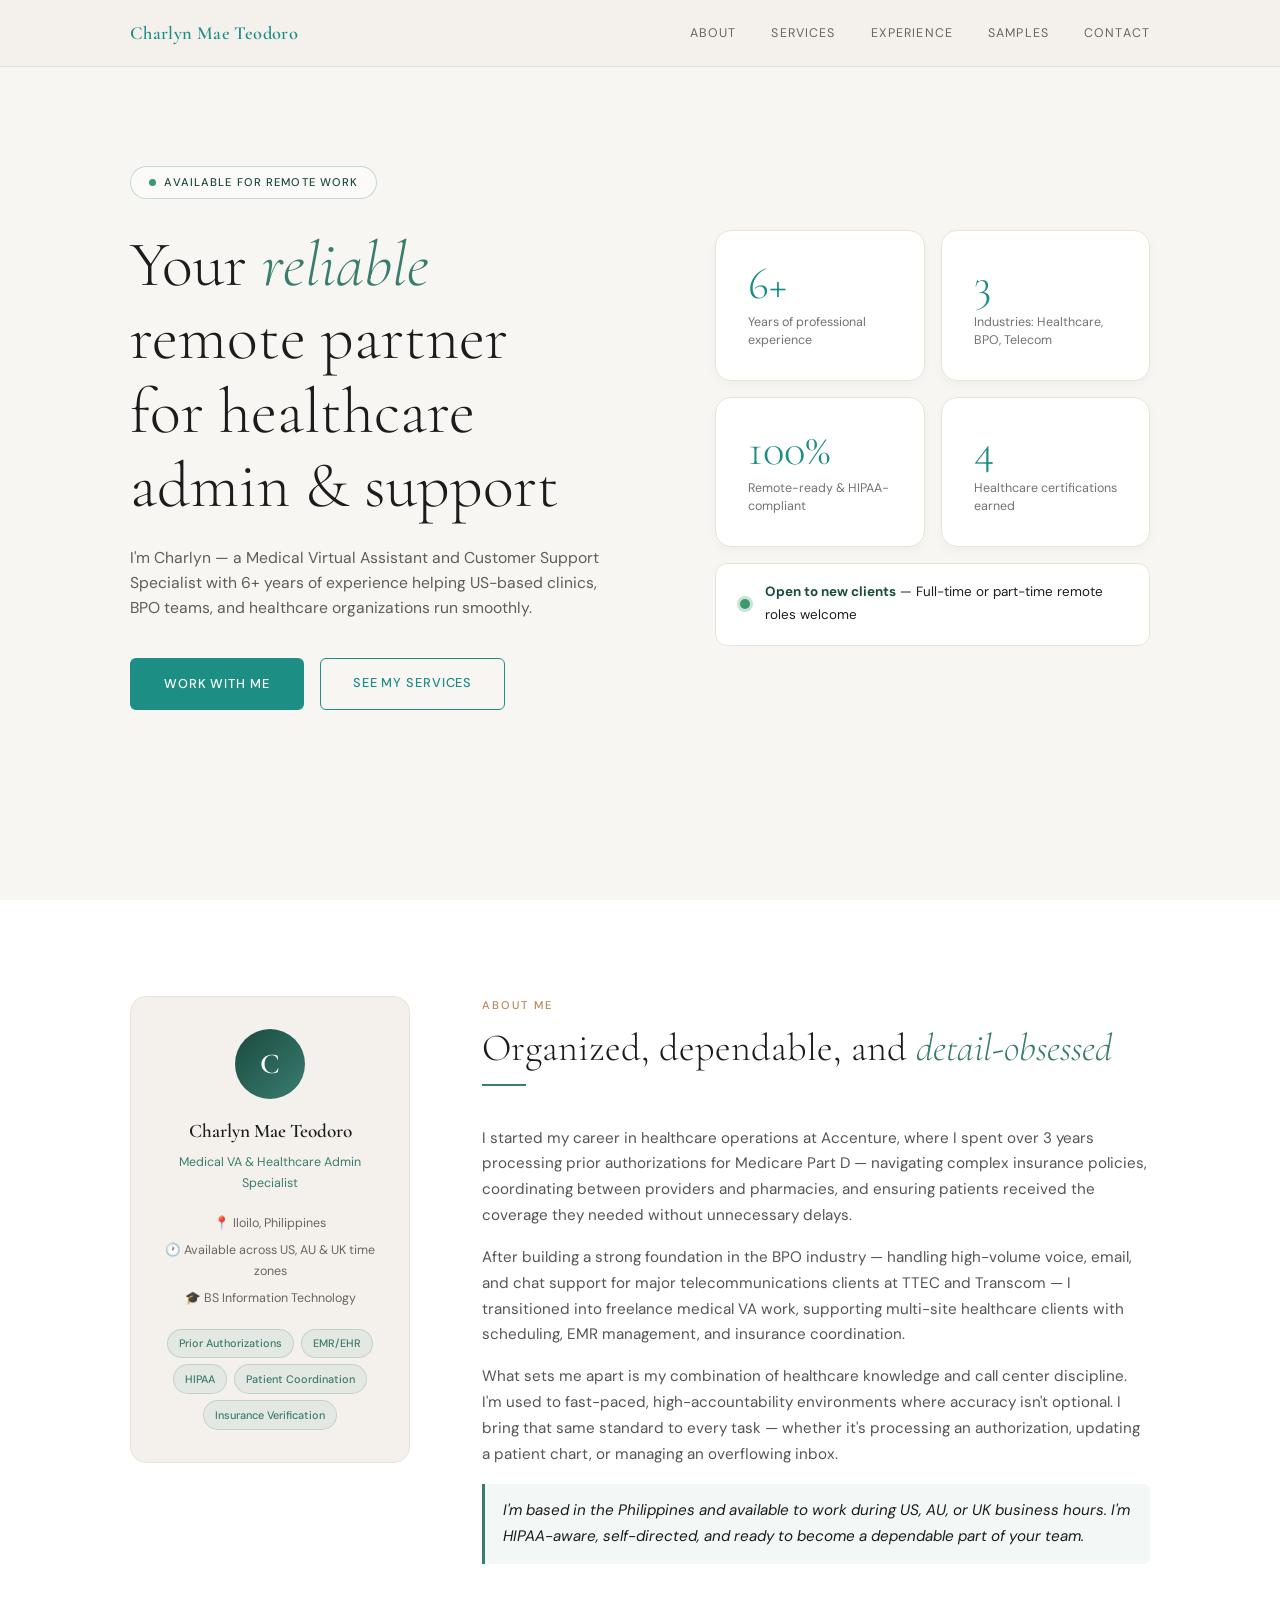
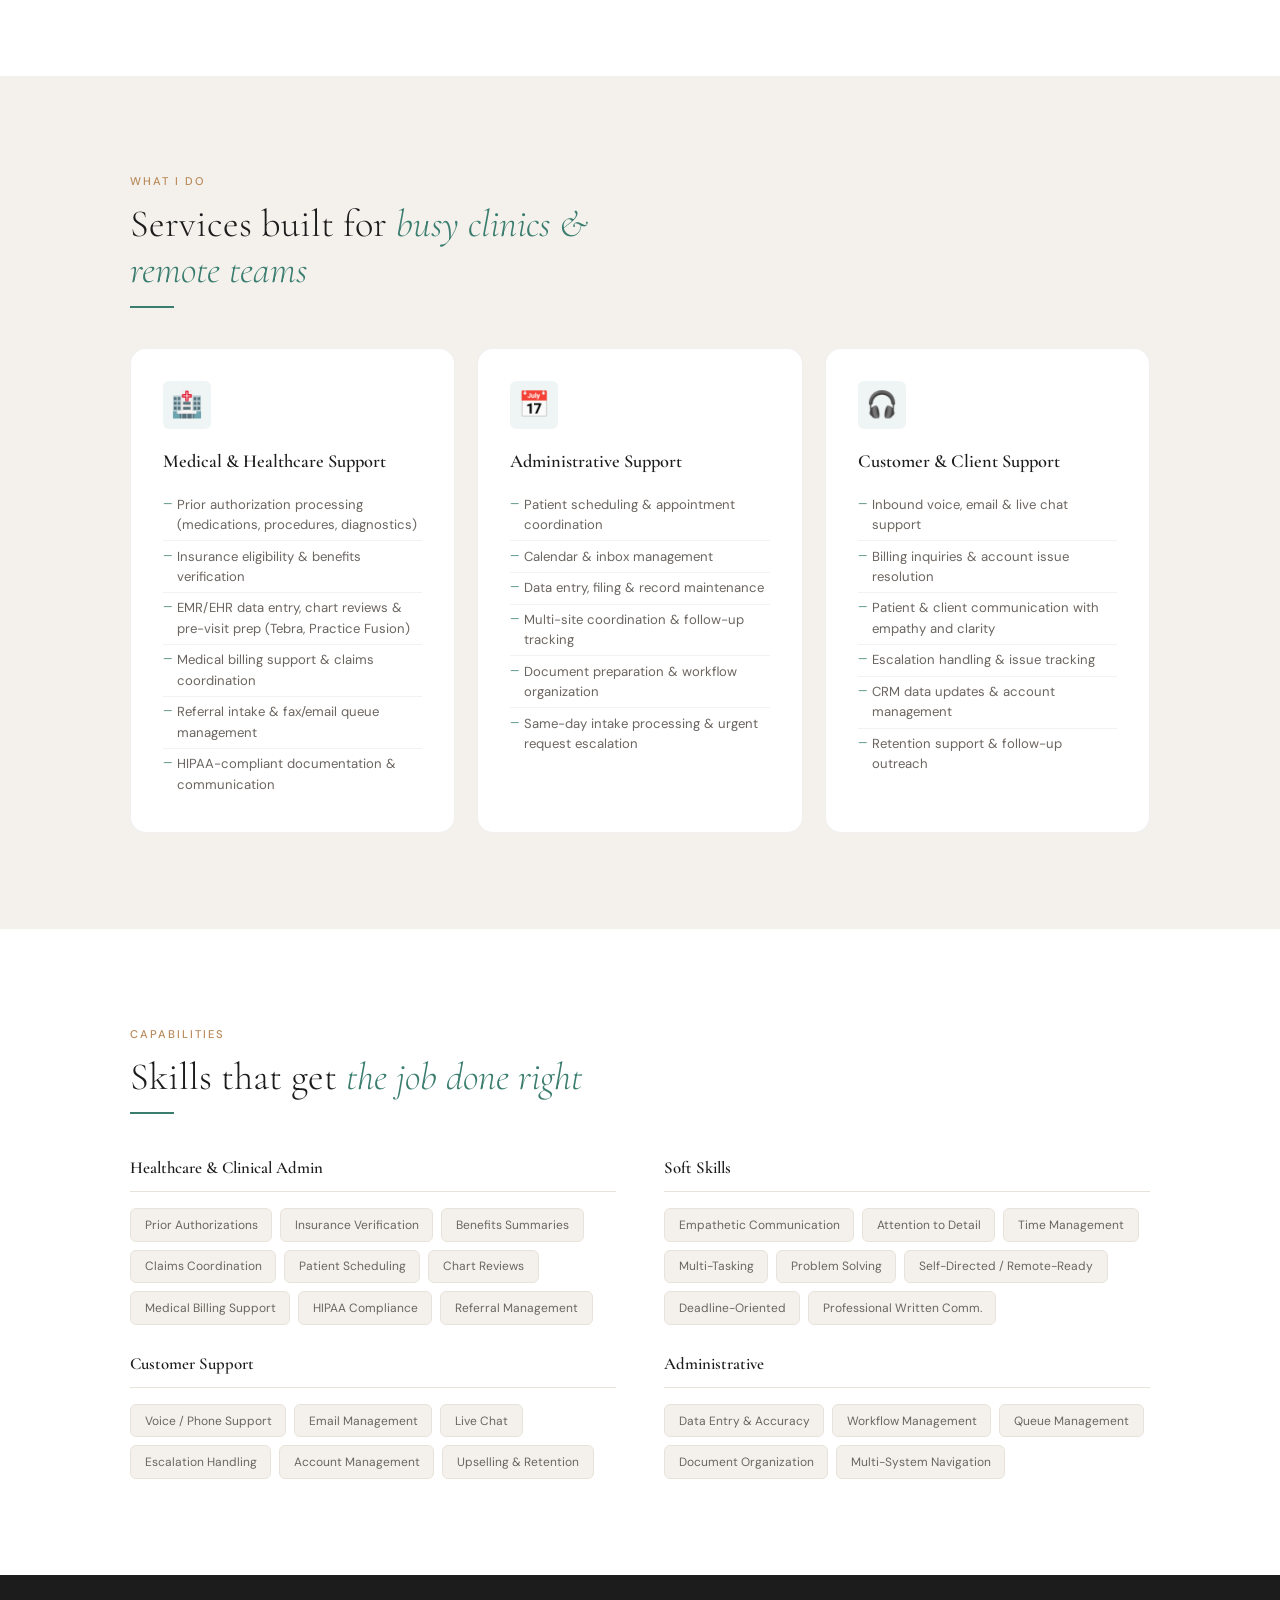
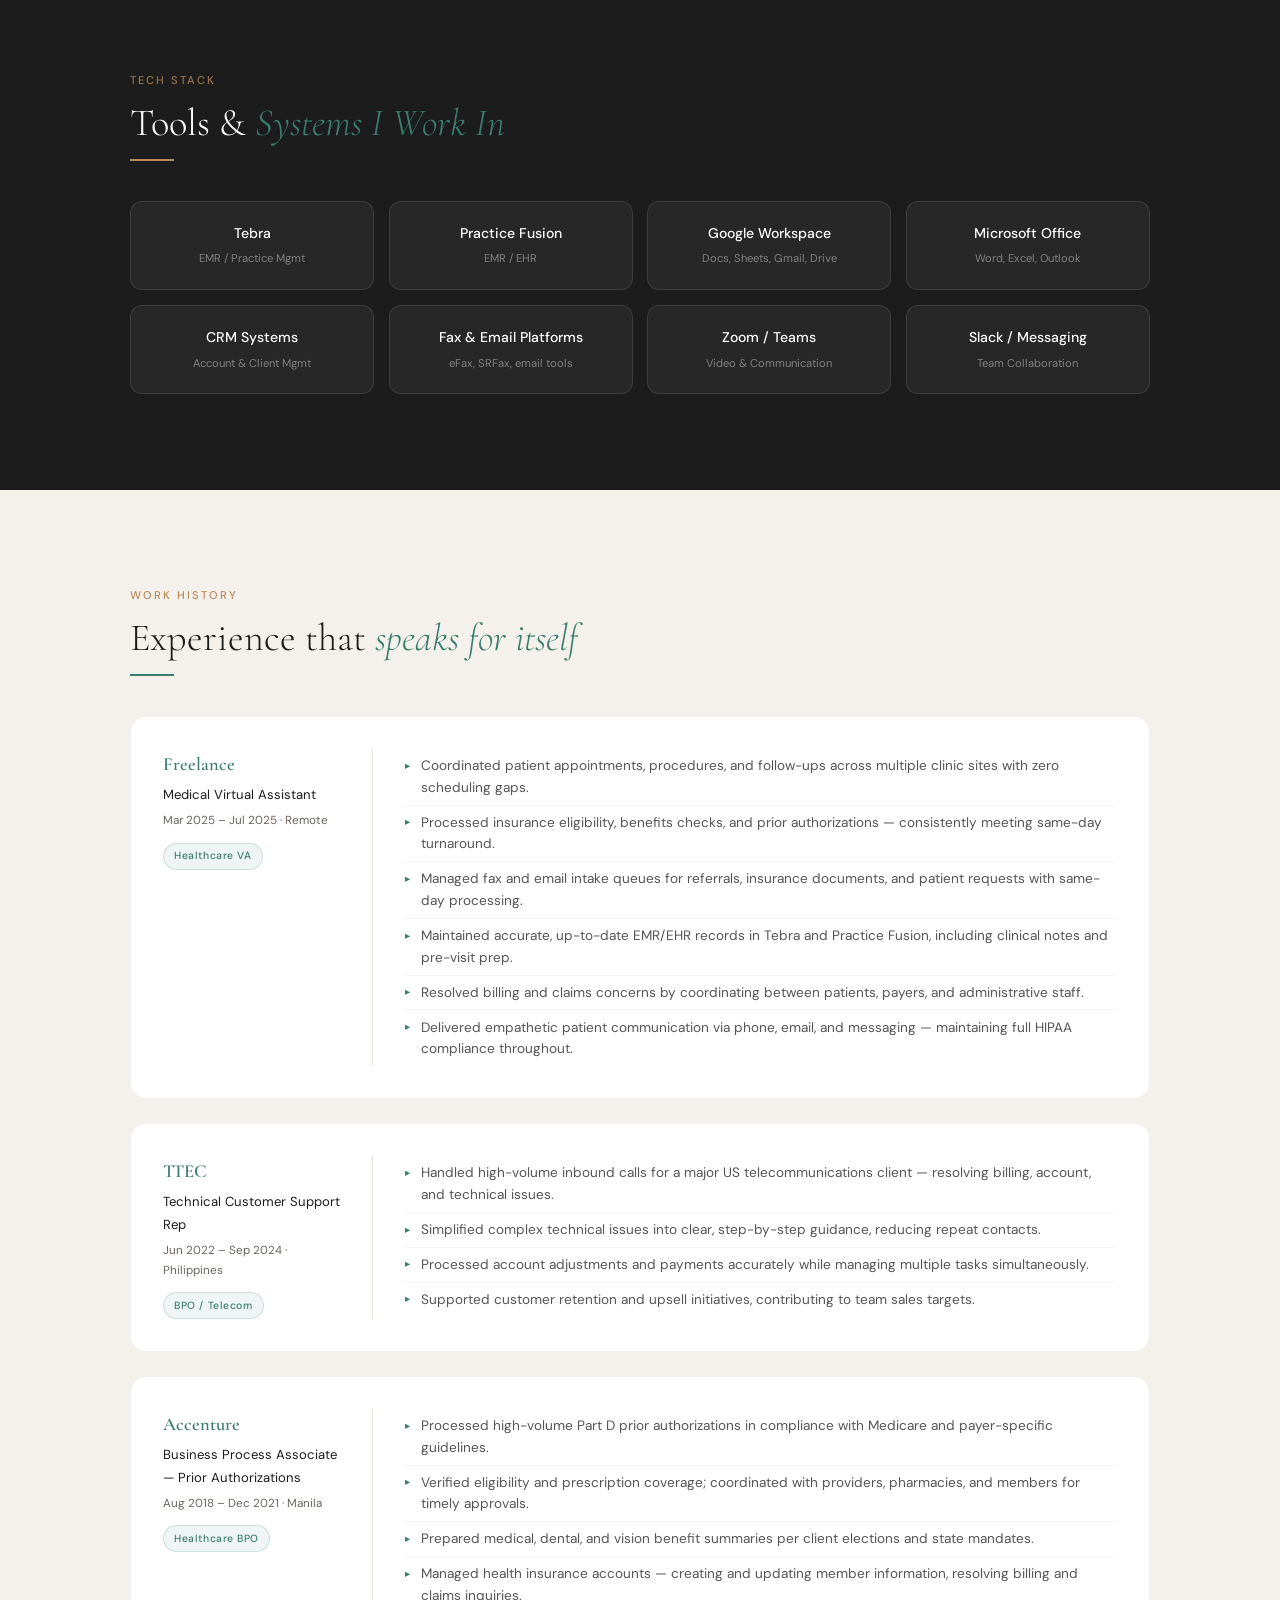
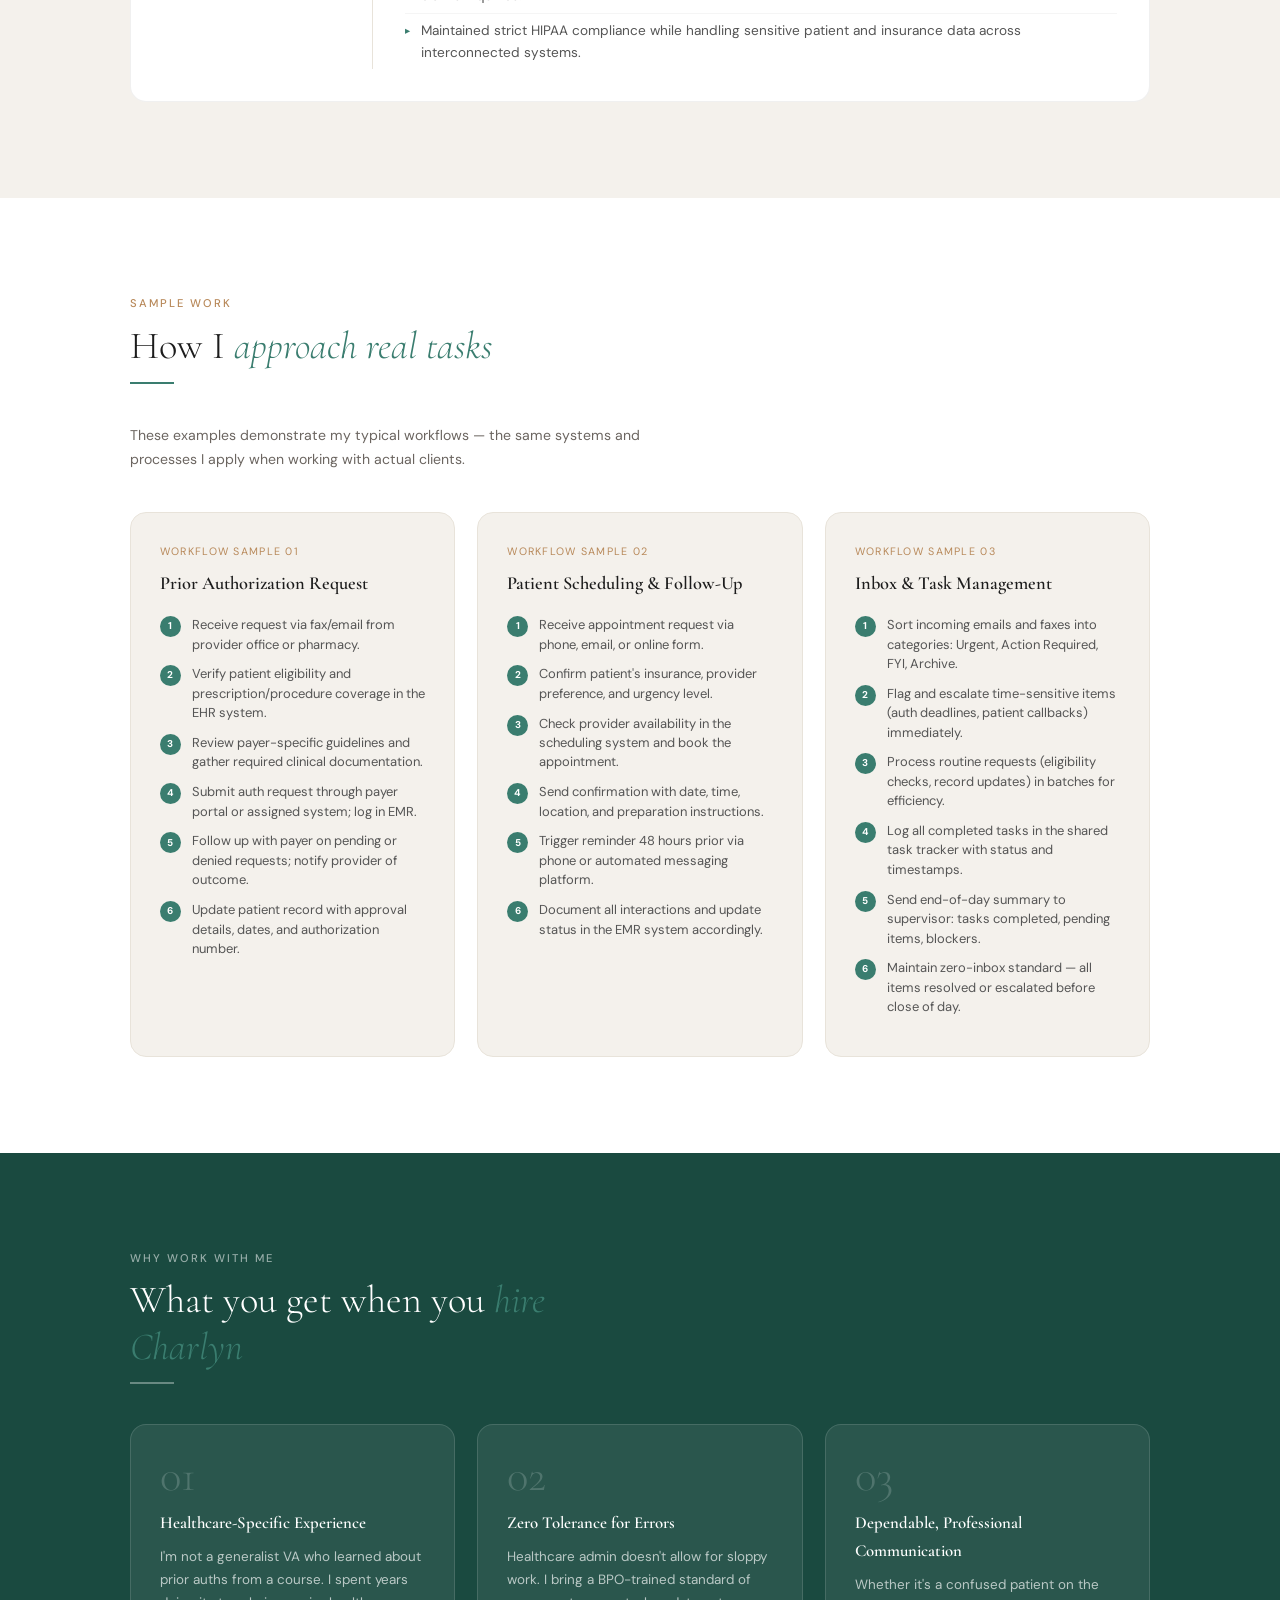
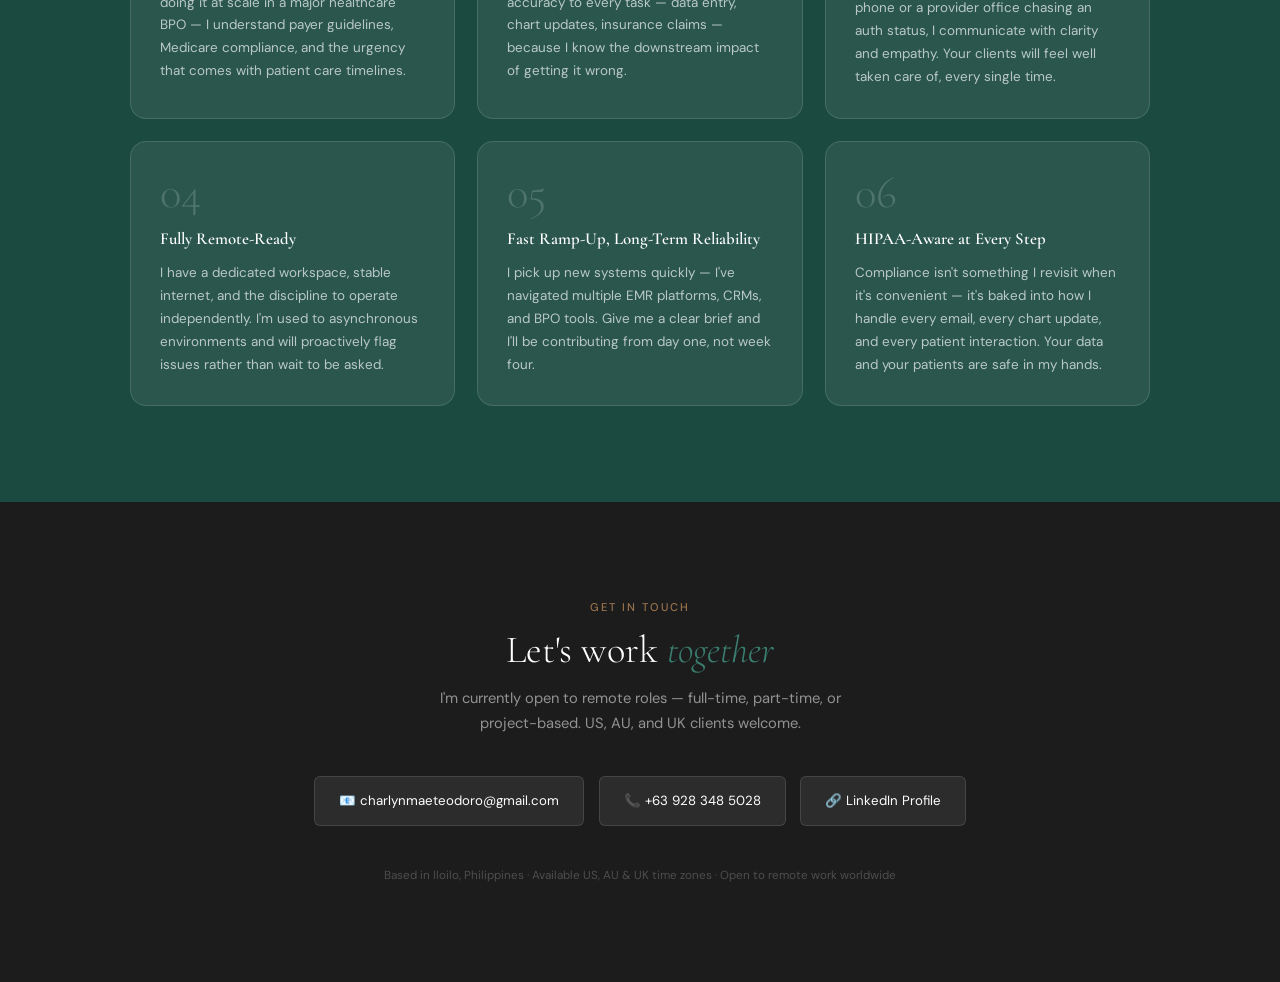
==== admin/index.html @ be5115c3 "Update index.html" ====
<!DOCTYPE html>
<html lang="en">
  <head>
    <meta charset="UTF-8" />
    <meta name="viewport" content="width=device-width, initial-scale=1.0" />
    <meta name="description" content="Charlyn Mae Teodoro - Medical Virtual Assistant & Healthcare Admin Specialist." />
    <title>Charlyn Mae Teodoro – Medical Virtual Assistant</title>
    <link href="https://fonts.googleapis.com/css2?family=Cormorant+Garamond:ital,wght@0,300;0,400;0,600;1,300;1,400&family=DM+Sans:wght@300;400;500&display=swap" rel="stylesheet" />
    <style>

/* ── Reset ── */
*, *::before, *::after { box-sizing: border-box; margin: 0; padding: 0; }
html { scroll-behavior: smooth; -webkit-font-smoothing: antialiased; }
ul { list-style: none; }
a  { text-decoration: none; }

/* ── Variables ── */
:root {
  --ink:        #1c1c1c;
  --teal:       #3a7d6f;
  --teal-dark:  #1a4a40;
  --teal-light: #4a9d8e;
  --gold:       #b8895a;
  --cream:      #f4f1ec;
  --sand:       #e8e3da;
  --muted:      #6b6560;
  --white:      #ffffff;
  --success:    #3d9970;

  --radius-sm: 6px;
  --radius-md: 12px;
  --radius-lg: 16px;

  --font-serif: 'Cormorant Garamond', Georgia, serif;
  --font-sans:  'DM Sans', system-ui, sans-serif;

  --shadow-sm: 0 2px 12px rgba(0,0,0,0.06);
  --shadow-md: 0 6px 24px rgba(0,0,0,0.09);
  --t: 0.25s ease;
}

body {
  font-family: var(--font-sans);
  background: var(--cream);
  color: var(--ink);
  line-height: 1.7;
  font-size: 15px;
  overflow-x: hidden;
}

/* ── Scroll reveal ── */
.reveal { opacity: 0; transform: translateY(22px); transition: opacity .6s ease, transform .6s ease; }
.reveal.visible { opacity: 1; transform: translateY(0); }

/* ── Layout ── */
.container { max-width: 1100px; margin: 0 auto; padding: 0 2.5rem; }
section { padding: 6rem 0; }

.section-label {
  font-size: .7rem; font-weight: 500; letter-spacing: .18em;
  text-transform: uppercase; color: var(--gold); margin-bottom: .6rem;
}
.section-title {
  font-family: var(--font-serif); font-size: clamp(1.9rem, 3vw, 2.6rem);
  font-weight: 300; line-height: 1.2; color: var(--ink); margin-bottom: .8rem;
}
.section-title em { font-style: italic; color: var(--teal); }
.divider { width: 44px; height: 2px; background: var(--teal); margin-bottom: 2.5rem; }

/* ============================================================
   NAVIGATION
   ============================================================ */
.nav {
  position: fixed; top: 0; left: 0; right: 0; z-index: 100;
  padding: 1.1rem 0; /* Horizontal padding is now handled by .container */
  background: rgba(244, 241, 236, 0.94);
  backdrop-filter: blur(14px);
  border-bottom: 1px solid rgba(0,0,0,0.07);
}
      .nav-container {
  display: flex; 
  align-items: center; 
  justify-content: space-between;
  width: 100%;
}
.nav-brand {
  font-family: var(--font-serif); 
  font-size: 1.15rem;
  font-weight: 600; 
  color: #1c8e83; /* Theme Green */
  letter-spacing: .02em;
  transition: color var(--t);
}

.nav-brand:hover {
  color: #14665e; /* Darker Green on hover */
}

.nav-links { 
  display: flex; 
  gap: 2.2rem; 
}

.nav-links a {
  font-size: .78rem; 
  font-weight: 400; 
  letter-spacing: .09em;
  text-transform: uppercase; 
  color: var(--muted); 
  transition: color var(--t);
}

/* Update this to match your new green theme */
.nav-links a:hover { 
  color: #1c8e83; 
}

/* ============================================================
   HERO — full-width sage green, single-column stacked layout
   ============================================================ */

/* ── Hero Section ── */
/* Locate this rule in your <style> tag */
.hero {
  min-height: 100vh;
  padding-top: 72px;
  background: #f8f6f2;   
  display: flex;
  align-items: center;
  position: relative;
  overflow: hidden;
}

/* This container is what creates the 2-column split */
.hero-flex-container {
  display: flex;
  align-items: center;
  justify-content: space-between;
  gap: 4rem;
  width: 100%;
}

.hero-content {
  position: relative; 
  z-index: 2;
  flex: 1.2;
  max-width: 600px;
  padding: 0;
}

.hero-stats {
  position: relative; 
  z-index: 2;
  flex: 1;
  max-width: 480px;
  display: flex;
  flex-direction: column;
  gap: 1rem;
}

/* ── Elements ── */
.hero-badge {
  display: inline-flex; align-items: center; gap: .55rem;
  background: rgba(255,255,255,0.48);
  border: 1px solid rgba(58,125,111,0.28);
  color: var(--teal-dark);
  padding: .38rem 1.1rem; border-radius: 100px;
  font-size: .7rem; font-weight: 500; letter-spacing: .1em;
  text-transform: uppercase; margin-bottom: 1.8rem;
  backdrop-filter: blur(6px);
}

.badge-dot {
  width: 7px; height: 7px; border-radius: 50%;
  background: var(--success);
  animation: bdot 2.2s infinite;
}

@keyframes bdot {
  0%,100% { opacity:1; transform:scale(1); }
  50%      { opacity:.55; transform:scale(1.35); }
}

.hero h1 {
  font-family: var(--font-serif);
  font-size: clamp(2.5rem, 5vw, 4rem);
  font-weight: 300; 
  line-height: 1.15;
  color: var(--ink); 
  margin-bottom: 1.4rem;
  max-width: 450px; 
}

.hero h1 em { 
  font-style: italic; 
  color: #3a7d6f;
}

.hero-intro {
  font-size: .98rem;
  color: rgba(28, 28, 28, 0.7);
  max-width: 500px; 
  margin-bottom: 2.4rem;
  line-height: 1.6;
  margin-bottom: 2.4rem;
  text-align: left;
}

.hero-cta { display: flex; gap: 1rem; flex-wrap: wrap; }

/* ── Buttons ── */
.btn {
  display: inline-block; padding: .82rem 2rem;
  font-size: .8rem; font-weight: 500; letter-spacing: .07em;
  text-transform: uppercase; border-radius: var(--radius-sm);
  transition: all var(--t); cursor: pointer; border: 2px solid transparent;
}
.btn-primary {
  background: #1c8e83;       
  border-color: #1c8e83;    
  
  color: var(--white);
}
.btn-primary:hover { 
  background: var(--teal-dark); 
  border-color: var(--teal-dark); 
}

.btn-secondary {
 background: transparent;
  color: #1c8e83;
  border: 1.5px solid #1c8e83;
}
.btn-secondary:hover { 
  background: rgba(28, 142, 131, 0.05); 
  border-color: #14665e; 
  color: #14665e;
}

/* ── Stat Cards & Grid ── */
.stats-row {
  display: grid; grid-template-columns: 1fr 1fr; gap: 1rem;
}

.stat-card {
  background: #ffffff; 
  border: 1px solid #e8e3da; 
  border-radius: var(--radius-lg);
  padding: 1.9rem 2rem;
  box-shadow: 0 4px 12px rgba(0,0,0,0.03); /* Soft shadow for depth */
  transition: transform var(--t), box-shadow var(--t);
}
.stat-card:hover { transform: translateY(-3px); box-shadow: var(--shadow-md); }

.stat-num {
  font-family: var(--font-serif);
  font-size: 2.8rem; 
  font-weight: 300;
  color: #1c8e83; /* Numbers turn green */
  line-height: 1;
  margin-bottom: .4rem;
}
.stat-label {
  font-size: .78rem; color: rgba(28,28,28,.62); line-height: 1.45;
}

/* Availability strip */
.availability {
  background: #ffffff; 
  border: 1px solid #e8e3da;
  border-radius: var(--radius-md);
  padding: 1.1rem 1.5rem;
  display: flex; 
  align-items: center; 
  gap: .9rem;
}
.avail-dot {
  width: 10px; height: 10px; border-radius: 50%;
  background: var(--success); flex-shrink: 0;
  box-shadow: 0 0 0 3px rgba(61,153,112,.28);
  animation: avpulse 2s infinite;
}
@keyframes avpulse {
  0%,100% { box-shadow: 0 0 0 3px rgba(61,153,112,.28); }
  50%      { box-shadow: 0 0 0 8px rgba(61,153,112,.1); }
}
.avail-text { font-size: .84rem; color: var(--ink); }
.avail-text strong { color: var(--teal-dark); }

/* ============================================================
   ABOUT
   ============================================================ */
.about { background: var(--white); }

.about-grid {
  display: grid; grid-template-columns: 280px 1fr;
  gap: 4.5rem; align-items: start;
}
.about-card {
  background: var(--cream); border: 1px solid var(--sand);
  border-radius: var(--radius-lg); padding: 2rem;
  position: sticky; top: 90px; text-align: center;
}
.about-avatar {
  width: 70px; height: 70px; border-radius: 50%;
  background: linear-gradient(135deg, var(--teal-dark), var(--teal));
  color: var(--white); font-family: var(--font-serif);
  font-size: 1.8rem; font-weight: 600;
  display: flex; align-items: center; justify-content: center;
  margin: 0 auto 1rem;
}
.about-name { font-family: var(--font-serif); font-size: 1.2rem; font-weight: 600; margin-bottom: .25rem; }
.about-title { font-size: .78rem; color: var(--teal); margin-bottom: 1.2rem; }
.about-meta p { font-size: .78rem; color: var(--muted); margin-bottom: .35rem; }
.about-tags { display: flex; flex-wrap: wrap; gap: .4rem; justify-content: center; margin-top: 1.2rem; }
.tag {
  font-size: .68rem; font-weight: 500; color: var(--teal);
  background: rgba(58,125,111,.08); border: 1px solid rgba(58,125,111,.2);
  border-radius: 100px; padding: .28rem .7rem;
}
.about-content p { color: #555; font-size: .95rem; margin-bottom: 1rem; }
.highlight {
  background: rgba(58,125,111,.06); border-left: 3px solid var(--teal);
  padding: .9rem 1.1rem; border-radius: 0 var(--radius-sm) var(--radius-sm) 0;
  color: var(--ink) !important; font-style: italic;
}

/* ============================================================
   SERVICES
   ============================================================ */
.services { background: var(--cream); }
.services-grid { display: grid; grid-template-columns: repeat(3,1fr); gap: 1.4rem; }

.service-card {
  background: var(--white); border: 1px solid rgba(0,0,0,.06);
  border-radius: var(--radius-lg); padding: 2rem;
  position: relative; overflow: hidden;
  transition: transform var(--t), box-shadow var(--t);
}
.service-card::before {
  content: ''; position: absolute; top: 0; left: 0; right: 0; height: 3px;
  background: var(--teal); transform: scaleX(0); transform-origin: left;
  transition: transform .3s ease;
}
.service-card:hover { transform: translateY(-4px); box-shadow: var(--shadow-md); }
.service-card:hover::before { transform: scaleX(1); }

.service-icon {
  font-size: 1.6rem; width: 48px; height: 48px;
  background: rgba(58,125,111,.08); border-radius: var(--radius-sm);
  display: flex; align-items: center; justify-content: center;
  margin-bottom: 1.1rem;
}
.service-title { font-family: var(--font-serif); font-size: 1.15rem; font-weight: 600; margin-bottom: .75rem; }
.service-list li {
  font-size: .82rem; color: var(--muted);
  padding: .32rem 0 .32rem .85rem;
  border-bottom: 1px solid rgba(0,0,0,.05);
  position: relative; line-height: 1.55;
}
.service-list li::before { content: '—'; position: absolute; left: 0; color: var(--teal); font-size: .68rem; }
.service-list li:last-child { border-bottom: none; }

/* ============================================================
   SKILLS
   ============================================================ */
.skills { background: var(--white); }
.skills-grid { display: grid; grid-template-columns: 1fr 1fr; gap: 3rem; }
.skill-group-title {
  font-family: var(--font-serif); font-size: 1.05rem; font-weight: 600;
  margin-bottom: 1rem; margin-top: 1.6rem;
  padding-bottom: .5rem; border-bottom: 1px solid var(--sand);
}
.skill-group-title:first-child { margin-top: 0; }
.skill-tags { display: flex; flex-wrap: wrap; gap: .5rem; }
.skill-tag {
  font-size: .75rem; color: var(--muted);
  background: var(--cream); border: 1px solid var(--sand);
  border-radius: var(--radius-sm); padding: .35rem .85rem;
  transition: all var(--t);
}
.skill-tag:hover { background: rgba(58,125,111,.08); border-color: rgba(58,125,111,.25); color: var(--teal); }

/* ============================================================
   TOOLS
   ============================================================ */
.tools { background: var(--ink); }
.tools .section-label { color: rgba(184,137,90,.8); }
.tools .section-title { color: var(--white); }
.tools .divider { background: var(--gold); }
.tools-grid { display: grid; grid-template-columns: repeat(4,1fr); gap: .9rem; }
.tool-card {
  background: rgba(255,255,255,.05); border: 1px solid rgba(255,255,255,.1);
  border-radius: var(--radius-md); padding: 1.3rem; text-align: center;
  transition: all var(--t);
}
.tool-card:hover { background: rgba(58,125,111,.2); border-color: rgba(74,157,142,.4); transform: translateY(-2px); }
.tool-name { font-size: .88rem; font-weight: 500; color: var(--white); margin-bottom: .2rem; }
.tool-type { font-size: .7rem; color: rgba(255,255,255,.42); }

/* ============================================================
   EXPERIENCE
   ============================================================ */
.experience { background: var(--cream); }
.exp-list { display: flex; flex-direction: column; gap: 1.5rem; }
.exp-card {
  background: var(--white); border: 1px solid rgba(0,0,0,.06);
  border-radius: var(--radius-lg); padding: 2rem;
  display: grid; grid-template-columns: 210px 1fr; gap: 2rem;
  transition: box-shadow var(--t);
}
.exp-card:hover { box-shadow: var(--shadow-sm); }
.exp-meta { border-right: 1px solid var(--sand); padding-right: 1.8rem; }
.exp-company { font-family: var(--font-serif); font-size: 1.15rem; font-weight: 600; color: var(--teal); margin-bottom: .25rem; }
.exp-role { font-size: .82rem; color: var(--ink); margin-bottom: .3rem; }
.exp-dates { display: block; font-size: .73rem; color: var(--muted); margin-bottom: .7rem; }
.exp-badge {
  font-size: .65rem; font-weight: 500; letter-spacing: .05em;
  color: var(--teal); background: rgba(58,125,111,.08);
  border: 1px solid rgba(58,125,111,.18); border-radius: 100px;
  padding: .22rem .65rem; display: inline-block;
}
.exp-bullets li {
  font-size: .85rem; color: #555;
  padding: .38rem 0 .38rem 1rem;
  border-bottom: 1px solid rgba(0,0,0,.04);
  position: relative; line-height: 1.6;
}
.exp-bullets li::before { content: '▸'; position: absolute; left: 0; color: var(--teal); font-size: .65rem; top: .55rem; }
.exp-bullets li:last-child { border-bottom: none; }

/* ============================================================
   SAMPLES
   ============================================================ */
.samples { background: var(--white); }
.samples-grid { display: grid; grid-template-columns: repeat(3,1fr); gap: 1.4rem; }
.sample-card {
  background: var(--cream); border: 1px solid var(--sand);
  border-radius: var(--radius-lg); padding: 1.8rem;
  transition: all var(--t);
}
.sample-card:hover { box-shadow: var(--shadow-sm); transform: translateY(-2px); }
.sample-label { font-size: .67rem; letter-spacing: .12em; text-transform: uppercase; color: var(--gold); margin-bottom: .5rem; }
.sample-title { font-family: var(--font-serif); font-size: 1.15rem; font-weight: 600; margin-bottom: 1rem; }
.sample-steps li {
  display: flex; align-items: flex-start; gap: .7rem;
  font-size: .81rem; color: #555; margin-bottom: .65rem; line-height: 1.5;
}
.step-num {
  flex-shrink: 0; width: 21px; height: 21px; border-radius: 50%;
  background: var(--teal); color: var(--white);
  font-size: .62rem; font-weight: 700;
  display: flex; align-items: center; justify-content: center; margin-top: 1px;
}

/* ============================================================
   WHY
   ============================================================ */
.why { background: var(--teal-dark); }
.why .section-label { color: rgba(255,255,255,.55); }
.why .section-title { color: var(--white); }
.why .divider { background: rgba(255,255,255,.35); }
.why-grid { display: grid; grid-template-columns: repeat(3,1fr); gap: 1.4rem; }
.why-card {
  background: rgba(255,255,255,.07); border: 1px solid rgba(255,255,255,.13);
  border-radius: var(--radius-lg); padding: 1.8rem; transition: all var(--t);
}
.why-card:hover { background: rgba(255,255,255,.12); transform: translateY(-2px); }
.why-num { font-family: var(--font-serif); font-size: 2.8rem; font-weight: 300; color: rgba(255,255,255,.18); line-height: 1; margin-bottom: .6rem; }
.why-title { font-family: var(--font-serif); font-size: 1.05rem; font-weight: 600; color: var(--white); margin-bottom: .55rem; }
.why-card p { font-size: .84rem; color: rgba(255,255,255,.68); line-height: 1.7; margin-bottom: 0; }

/* ============================================================
   CONTACT
   ============================================================ */
.contact { background: var(--ink); text-align: center; }
.contact .section-label { color: rgba(184,137,90,.8); }
.contact .section-title { color: var(--white); }
.contact-sub { font-size: .92rem; color: rgba(255,255,255,.52); max-width: 460px; margin: 0 auto 2.5rem; }
.contact-links { display: flex; justify-content: center; flex-wrap: wrap; gap: .9rem; margin-bottom: 2.5rem; }
.contact-link {
  display: inline-flex; align-items: center; gap: .5rem;
  font-size: .83rem; color: var(--white);
  background: rgba(255,255,255,.07); border: 1px solid rgba(255,255,255,.12);
  border-radius: var(--radius-sm); padding: .8rem 1.5rem; transition: all var(--t);
}
.contact-link:hover { background: rgba(58,125,111,.28); border-color: var(--teal); color: var(--white); transform: translateY(-2px); }
.footer-note { font-size: .73rem; color: rgba(255,255,255,.22); }

/* ============================================================
   RESPONSIVE
   ============================================================ */
@media (max-width: 900px) {
  .nav-links { display: none; }
  .hero-content, .hero-stats { padding-left: 2rem; padding-right: 2rem; }
  .about-grid { grid-template-columns: 1fr; }
  .about-card { position: static; }
  .services-grid, .samples-grid, .why-grid { grid-template-columns: 1fr; }
  .tools-grid { grid-template-columns: repeat(2,1fr); }
  .exp-card { grid-template-columns: 1fr; }
  .exp-meta { border-right: none; border-bottom: 1px solid var(--sand); padding-right: 0; padding-bottom: 1rem; margin-bottom: 1rem; }
  .skills-grid { grid-template-columns: 1fr; }
  section { padding: 4rem 0; }
}

@media (max-width: 600px) {
  .nav { padding: .9rem 1.2rem; }
  .hero-content { padding: 3.5rem 1.2rem 2rem; }
  .hero-stats { padding: 0 1.2rem 3rem; }
  .stats-row { grid-template-columns: 1fr 1fr; }
  .hero-cta { flex-direction: column; }
  .btn { width: 100%; text-align: center; }
  .container { padding: 0 1.2rem; }
  .tools-grid { grid-template-columns: 1fr 1fr; }
  .why-grid { grid-template-columns: 1fr; }
  section { padding: 3rem 0; }
}

/* ============================================================
   SCROLL BUTTON
   ============================================================ */      
.scroll-top-btn {
  position: fixed;
  bottom: 30px;
  right: 30px;
  width: 46px;
  height: 46px;
  background-color: #ffffff;
  color: #3a7d6f; /* Using your 'detail-obsessed' green */
  border: 1px solid #e8e3da; 
  border-radius: 50%;
  cursor: pointer;
  display: flex;
  align-items: center;
  justify-content: center;
  box-shadow: 0 4px 12px rgba(0,0,0,0.1);
  z-index: 1000;
  opacity: 0;
  visibility: hidden;
  transition: all 0.3s ease;
}

.scroll-top-btn.show {
  opacity: 1;
  visibility: visible;
}

.scroll-top-btn:hover {
  background-color: #3a7d6f;
  color: #ffffff;
  transform: translateY(-3px);
}
    </style>
  </head>

  <body>

    <!-- Navigation -->
    <nav class="nav">
  <div class="container nav-container">
    <div class="nav-brand">Charlyn Mae Teodoro</div>
    <ul class="nav-links">
      <li><a href="#about">About</a></li>
      <li><a href="#services">Services</a></li>
      <li><a href="#experience">Experience</a></li>
      <li><a href="#samples">Samples</a></li>
      <li><a href="#contact">Contact</a></li>
    </ul>
  </div>
</nav>

    <!-- Hero -->
   <section class="hero" aria-label="Hero introduction">
  <div class="container">
    <div class="hero-flex-container">
      
      <div class="hero-content">
        <div class="hero-badge">
          <span class="badge-dot"></span>
          Available for Remote Work
        </div>
        <h1>Your <em>reliable</em> remote partner for healthcare admin &amp; support</h1>
        <p class="hero-intro">I'm Charlyn — a Medical Virtual Assistant and Customer Support Specialist with 6+ years of experience helping US-based clinics, BPO teams, and healthcare organizations run smoothly.</p>
        <div class="hero-cta">
          <a href="#contact" class="btn btn-primary">Work With Me</a>
          <a href="#services" class="btn btn-secondary">See My Services</a>
        </div>
      </div>

      <div class="hero-stats">
        <div class="stats-row">
          <article class="stat-card">
            <div class="stat-num">6+</div>
            <p class="stat-label">Years of professional experience</p>
          </article>
          <article class="stat-card">
            <div class="stat-num">3</div>
            <p class="stat-label">Industries: Healthcare, BPO, Telecom</p>
          </article>
        </div>
        <div class="stats-row">
          <article class="stat-card">
            <div class="stat-num">100%</div>
            <p class="stat-label">Remote-ready &amp; HIPAA-compliant</p>
          </article>
          <article class="stat-card">
            <div class="stat-num">4</div>
            <p class="stat-label">Healthcare certifications earned</p>
          </article>
        </div>
        <div class="availability">
          <div class="avail-dot"></div>
          <p class="avail-text"><strong>Open to new clients</strong> — Full-time or part-time remote roles welcome</p>
        </div>
      </div>

    </div> </div> </section>

    <!-- About -->
    <section class="about" id="about">
      <div class="container">
        <div class="about-grid reveal">
          <aside class="about-card">
            <div class="about-avatar">C</div>
            <h3 class="about-name">Charlyn Mae Teodoro</h3>
            <p class="about-title">Medical VA &amp; Healthcare Admin Specialist</p>
            <div class="about-meta">
              <p>📍 Iloilo, Philippines</p>
              <p>🕐 Available across US, AU &amp; UK time zones</p>
              <p>🎓 BS Information Technology</p>
            </div>
            <div class="about-tags">
              <span class="tag">Prior Authorizations</span>
              <span class="tag">EMR/EHR</span>
              <span class="tag">HIPAA</span>
              <span class="tag">Patient Coordination</span>
              <span class="tag">Insurance Verification</span>
            </div>
          </aside>
          <article class="about-content">
            <div class="section-label">About Me</div>
            <h2 class="section-title">Organized, dependable, and <em>detail-obsessed</em></h2>
            <div class="divider"></div>
            <p>I started my career in healthcare operations at Accenture, where I spent over 3 years processing prior authorizations for Medicare Part D — navigating complex insurance policies, coordinating between providers and pharmacies, and ensuring patients received the coverage they needed without unnecessary delays.</p>
            <p>After building a strong foundation in the BPO industry — handling high-volume voice, email, and chat support for major telecommunications clients at TTEC and Transcom — I transitioned into freelance medical VA work, supporting multi-site healthcare clients with scheduling, EMR management, and insurance coordination.</p>
            <p>What sets me apart is my combination of healthcare knowledge and call center discipline. I'm used to fast-paced, high-accountability environments where accuracy isn't optional. I bring that same standard to every task — whether it's processing an authorization, updating a patient chart, or managing an overflowing inbox.</p>
            <p class="highlight">I'm based in the Philippines and available to work during US, AU, or UK business hours. I'm HIPAA-aware, self-directed, and ready to become a dependable part of your team.</p>
          </article>
        </div>
      </div>
    </section>

    <!-- Services -->
    <section class="services" id="services">
      <div class="container">
        <div class="reveal" style="max-width:540px;margin-bottom:2.5rem">
          <div class="section-label">What I Do</div>
          <h2 class="section-title">Services built for <em>busy clinics &amp; remote teams</em></h2>
          <div class="divider"></div>
        </div>
        <div class="services-grid reveal">
          <article class="service-card">
            <div class="service-icon">🏥</div>
            <h3 class="service-title">Medical &amp; Healthcare Support</h3>
            <ul class="service-list">
              <li>Prior authorization processing (medications, procedures, diagnostics)</li>
              <li>Insurance eligibility &amp; benefits verification</li>
              <li>EMR/EHR data entry, chart reviews &amp; pre-visit prep (Tebra, Practice Fusion)</li>
              <li>Medical billing support &amp; claims coordination</li>
              <li>Referral intake &amp; fax/email queue management</li>
              <li>HIPAA-compliant documentation &amp; communication</li>
            </ul>
          </article>
          <article class="service-card">
            <div class="service-icon">📅</div>
            <h3 class="service-title">Administrative Support</h3>
            <ul class="service-list">
              <li>Patient scheduling &amp; appointment coordination</li>
              <li>Calendar &amp; inbox management</li>
              <li>Data entry, filing &amp; record maintenance</li>
              <li>Multi-site coordination &amp; follow-up tracking</li>
              <li>Document preparation &amp; workflow organization</li>
              <li>Same-day intake processing &amp; urgent request escalation</li>
            </ul>
          </article>
          <article class="service-card">
            <div class="service-icon">🎧</div>
            <h3 class="service-title">Customer &amp; Client Support</h3>
            <ul class="service-list">
              <li>Inbound voice, email &amp; live chat support</li>
              <li>Billing inquiries &amp; account issue resolution</li>
              <li>Patient &amp; client communication with empathy and clarity</li>
              <li>Escalation handling &amp; issue tracking</li>
              <li>CRM data updates &amp; account management</li>
              <li>Retention support &amp; follow-up outreach</li>
            </ul>
          </article>
        </div>
      </div>
    </section>

    <!-- Skills -->
    <section class="skills" id="skills">
      <div class="container">
        <div class="reveal" style="max-width:480px;margin-bottom:2.5rem">
          <div class="section-label">Capabilities</div>
          <h2 class="section-title">Skills that get <em>the job done right</em></h2>
          <div class="divider"></div>
        </div>
        <div class="skills-grid reveal">
          <div>
            <h3 class="skill-group-title">Healthcare &amp; Clinical Admin</h3>
            <div class="skill-tags">
              <span class="skill-tag">Prior Authorizations</span>
              <span class="skill-tag">Insurance Verification</span>
              <span class="skill-tag">Benefits Summaries</span>
              <span class="skill-tag">Claims Coordination</span>
              <span class="skill-tag">Patient Scheduling</span>
              <span class="skill-tag">Chart Reviews</span>
              <span class="skill-tag">Medical Billing Support</span>
              <span class="skill-tag">HIPAA Compliance</span>
              <span class="skill-tag">Referral Management</span>
            </div>
            <h3 class="skill-group-title">Customer Support</h3>
            <div class="skill-tags">
              <span class="skill-tag">Voice / Phone Support</span>
              <span class="skill-tag">Email Management</span>
              <span class="skill-tag">Live Chat</span>
              <span class="skill-tag">Escalation Handling</span>
              <span class="skill-tag">Account Management</span>
              <span class="skill-tag">Upselling &amp; Retention</span>
            </div>
          </div>
          <div>
            <h3 class="skill-group-title">Soft Skills</h3>
            <div class="skill-tags">
              <span class="skill-tag">Empathetic Communication</span>
              <span class="skill-tag">Attention to Detail</span>
              <span class="skill-tag">Time Management</span>
              <span class="skill-tag">Multi-Tasking</span>
              <span class="skill-tag">Problem Solving</span>
              <span class="skill-tag">Self-Directed / Remote-Ready</span>
              <span class="skill-tag">Deadline-Oriented</span>
              <span class="skill-tag">Professional Written Comm.</span>
            </div>
            <h3 class="skill-group-title">Administrative</h3>
            <div class="skill-tags">
              <span class="skill-tag">Data Entry &amp; Accuracy</span>
              <span class="skill-tag">Workflow Management</span>
              <span class="skill-tag">Queue Management</span>
              <span class="skill-tag">Document Organization</span>
              <span class="skill-tag">Multi-System Navigation</span>
            </div>
          </div>
        </div>
      </div>
    </section>

    <!-- Tools -->
    <section class="tools">
      <div class="container">
        <div class="reveal" style="max-width:480px;margin-bottom:2.5rem">
          <div class="section-label">Tech Stack</div>
          <h2 class="section-title">Tools &amp; <em>Systems I Work In</em></h2>
          <div class="divider"></div>
        </div>
        <div class="tools-grid reveal">
          <article class="tool-card"><div class="tool-name">Tebra</div><p class="tool-type">EMR / Practice Mgmt</p></article>
          <article class="tool-card"><div class="tool-name">Practice Fusion</div><p class="tool-type">EMR / EHR</p></article>
          <article class="tool-card"><div class="tool-name">Google Workspace</div><p class="tool-type">Docs, Sheets, Gmail, Drive</p></article>
          <article class="tool-card"><div class="tool-name">Microsoft Office</div><p class="tool-type">Word, Excel, Outlook</p></article>
          <article class="tool-card"><div class="tool-name">CRM Systems</div><p class="tool-type">Account &amp; Client Mgmt</p></article>
          <article class="tool-card"><div class="tool-name">Fax &amp; Email Platforms</div><p class="tool-type">eFax, SRFax, email tools</p></article>
          <article class="tool-card"><div class="tool-name">Zoom / Teams</div><p class="tool-type">Video &amp; Communication</p></article>
          <article class="tool-card"><div class="tool-name">Slack / Messaging</div><p class="tool-type">Team Collaboration</p></article>
        </div>
      </div>
    </section>

    <!-- Experience -->
    <section class="experience" id="experience">
      <div class="container">
        <div class="reveal" style="max-width:480px;margin-bottom:2.5rem">
          <div class="section-label">Work History</div>
          <h2 class="section-title">Experience that <em>speaks for itself</em></h2>
          <div class="divider"></div>
        </div>
        <div class="exp-list reveal">
          <article class="exp-card">
            <div class="exp-meta">
              <h3 class="exp-company">Freelance</h3>
              <p class="exp-role">Medical Virtual Assistant</p>
              <time class="exp-dates">Mar 2025 – Jul 2025 · Remote</time>
              <span class="exp-badge">Healthcare VA</span>
            </div>
            <ul class="exp-bullets">
              <li>Coordinated patient appointments, procedures, and follow-ups across multiple clinic sites with zero scheduling gaps.</li>
              <li>Processed insurance eligibility, benefits checks, and prior authorizations — consistently meeting same-day turnaround.</li>
              <li>Managed fax and email intake queues for referrals, insurance documents, and patient requests with same-day processing.</li>
              <li>Maintained accurate, up-to-date EMR/EHR records in Tebra and Practice Fusion, including clinical notes and pre-visit prep.</li>
              <li>Resolved billing and claims concerns by coordinating between patients, payers, and administrative staff.</li>
              <li>Delivered empathetic patient communication via phone, email, and messaging — maintaining full HIPAA compliance throughout.</li>
            </ul>
          </article>
          <article class="exp-card">
            <div class="exp-meta">
              <h3 class="exp-company">TTEC</h3>
              <p class="exp-role">Technical Customer Support Rep</p>
              <time class="exp-dates">Jun 2022 – Sep 2024 · Philippines</time>
              <span class="exp-badge">BPO / Telecom</span>
            </div>
            <ul class="exp-bullets">
              <li>Handled high-volume inbound calls for a major US telecommunications client — resolving billing, account, and technical issues.</li>
              <li>Simplified complex technical issues into clear, step-by-step guidance, reducing repeat contacts.</li>
              <li>Processed account adjustments and payments accurately while managing multiple tasks simultaneously.</li>
              <li>Supported customer retention and upsell initiatives, contributing to team sales targets.</li>
            </ul>
          </article>
          <article class="exp-card">
            <div class="exp-meta">
              <h3 class="exp-company">Accenture</h3>
              <p class="exp-role">Business Process Associate — Prior Authorizations</p>
              <time class="exp-dates">Aug 2018 – Dec 2021 · Manila</time>
              <span class="exp-badge">Healthcare BPO</span>
            </div>
            <ul class="exp-bullets">
              <li>Processed high-volume Part D prior authorizations in compliance with Medicare and payer-specific guidelines.</li>
              <li>Verified eligibility and prescription coverage; coordinated with providers, pharmacies, and members for timely approvals.</li>
              <li>Prepared medical, dental, and vision benefit summaries per client elections and state mandates.</li>
              <li>Managed health insurance accounts — creating and updating member information, resolving billing and claims inquiries.</li>
              <li>Maintained strict HIPAA compliance while handling sensitive patient and insurance data across interconnected systems.</li>
            </ul>
          </article>
        </div>
      </div>
    </section>

    <!-- Samples -->
    <section class="samples" id="samples">
      <div class="container">
        <div class="reveal" style="max-width:540px;margin-bottom:2.5rem">
          <div class="section-label">Sample Work</div>
          <h2 class="section-title">How I <em>approach real tasks</em></h2>
          <div class="divider"></div>
          <p style="font-size:.88rem;color:var(--muted)">These examples demonstrate my typical workflows — the same systems and processes I apply when working with actual clients.</p>
        </div>
        <div class="samples-grid reveal">
          <article class="sample-card">
            <div class="sample-label">Workflow Sample 01</div>
            <h3 class="sample-title">Prior Authorization Request</h3>
            <ol class="sample-steps">
              <li><span class="step-num">1</span>Receive request via fax/email from provider office or pharmacy.</li>
              <li><span class="step-num">2</span>Verify patient eligibility and prescription/procedure coverage in the EHR system.</li>
              <li><span class="step-num">3</span>Review payer-specific guidelines and gather required clinical documentation.</li>
              <li><span class="step-num">4</span>Submit auth request through payer portal or assigned system; log in EMR.</li>
              <li><span class="step-num">5</span>Follow up with payer on pending or denied requests; notify provider of outcome.</li>
              <li><span class="step-num">6</span>Update patient record with approval details, dates, and authorization number.</li>
            </ol>
          </article>
          <article class="sample-card">
            <div class="sample-label">Workflow Sample 02</div>
            <h3 class="sample-title">Patient Scheduling &amp; Follow-Up</h3>
            <ol class="sample-steps">
              <li><span class="step-num">1</span>Receive appointment request via phone, email, or online form.</li>
              <li><span class="step-num">2</span>Confirm patient's insurance, provider preference, and urgency level.</li>
              <li><span class="step-num">3</span>Check provider availability in the scheduling system and book the appointment.</li>
              <li><span class="step-num">4</span>Send confirmation with date, time, location, and preparation instructions.</li>
              <li><span class="step-num">5</span>Trigger reminder 48 hours prior via phone or automated messaging platform.</li>
              <li><span class="step-num">6</span>Document all interactions and update status in the EMR system accordingly.</li>
            </ol>
          </article>
          <article class="sample-card">
            <div class="sample-label">Workflow Sample 03</div>
            <h3 class="sample-title">Inbox &amp; Task Management</h3>
            <ol class="sample-steps">
              <li><span class="step-num">1</span>Sort incoming emails and faxes into categories: Urgent, Action Required, FYI, Archive.</li>
              <li><span class="step-num">2</span>Flag and escalate time-sensitive items (auth deadlines, patient callbacks) immediately.</li>
              <li><span class="step-num">3</span>Process routine requests (eligibility checks, record updates) in batches for efficiency.</li>
              <li><span class="step-num">4</span>Log all completed tasks in the shared task tracker with status and timestamps.</li>
              <li><span class="step-num">5</span>Send end-of-day summary to supervisor: tasks completed, pending items, blockers.</li>
              <li><span class="step-num">6</span>Maintain zero-inbox standard — all items resolved or escalated before close of day.</li>
            </ol>
          </article>
        </div>
      </div>
    </section>

    <!-- Why -->
    <section class="why">
      <div class="container">
        <div class="reveal" style="max-width:480px;margin-bottom:2.5rem">
          <div class="section-label">Why Work With Me</div>
          <h2 class="section-title">What you get when you <em>hire Charlyn</em></h2>
          <div class="divider"></div>
        </div>
        <div class="why-grid reveal">
          <article class="why-card">
            <div class="why-num">01</div>
            <h3 class="why-title">Healthcare-Specific Experience</h3>
            <p>I'm not a generalist VA who learned about prior auths from a course. I spent years doing it at scale in a major healthcare BPO — I understand payer guidelines, Medicare compliance, and the urgency that comes with patient care timelines.</p>
          </article>
          <article class="why-card">
            <div class="why-num">02</div>
            <h3 class="why-title">Zero Tolerance for Errors</h3>
            <p>Healthcare admin doesn't allow for sloppy work. I bring a BPO-trained standard of accuracy to every task — data entry, chart updates, insurance claims — because I know the downstream impact of getting it wrong.</p>
          </article>
          <article class="why-card">
            <div class="why-num">03</div>
            <h3 class="why-title">Dependable, Professional Communication</h3>
            <p>Whether it's a confused patient on the phone or a provider office chasing an auth status, I communicate with clarity and empathy. Your clients will feel well taken care of, every single time.</p>
          </article>
          <article class="why-card">
            <div class="why-num">04</div>
            <h3 class="why-title">Fully Remote-Ready</h3>
            <p>I have a dedicated workspace, stable internet, and the discipline to operate independently. I'm used to asynchronous environments and will proactively flag issues rather than wait to be asked.</p>
          </article>
          <article class="why-card">
            <div class="why-num">05</div>
            <h3 class="why-title">Fast Ramp-Up, Long-Term Reliability</h3>
            <p>I pick up new systems quickly — I've navigated multiple EMR platforms, CRMs, and BPO tools. Give me a clear brief and I'll be contributing from day one, not week four.</p>
          </article>
          <article class="why-card">
            <div class="why-num">06</div>
            <h3 class="why-title">HIPAA-Aware at Every Step</h3>
            <p>Compliance isn't something I revisit when it's convenient — it's baked into how I handle every email, every chart update, and every patient interaction. Your data and your patients are safe in my hands.</p>
          </article>
        </div>
      </div>
    </section>

    <!-- Contact -->
    <section class="contact" id="contact">
      <div class="container">
        <div class="reveal">
          <div class="section-label">Get In Touch</div>
          <h2 class="section-title">Let's work <em>together</em></h2>
          <p class="contact-sub">I'm currently open to remote roles — full-time, part-time, or project-based. US, AU, and UK clients welcome.</p>
          <div class="contact-links">
            <a href="mailto:charlynmaeteodoro@gmail.com" class="contact-link">📧 charlynmaeteodoro@gmail.com</a>
            <a href="tel:+639283485028" class="contact-link">📞 +63 928 348 5028</a>
            <a href="https://www.linkedin.com/in/charlynmaeteodoro/" target="_blank" rel="noopener noreferrer" class="contact-link">🔗 LinkedIn Profile</a>
          </div>
          <p class="footer-note">Based in Iloilo, Philippines · Available US, AU &amp; UK time zones · Open to remote work worldwide</p>
        </div>
      </div>
    </section>

    <script>
      document.addEventListener('DOMContentLoaded', function () {
        const observer = new IntersectionObserver((entries) => {
          entries.forEach((entry, i) => {
            if (entry.isIntersecting) {
              setTimeout(() => entry.target.classList.add('visible'), i * 80);
              observer.unobserve(entry.target);
            }
          });
        }, { threshold: 0.08, rootMargin: '0px 0px -40px 0px' });
        document.querySelectorAll('.reveal').forEach(el => observer.observe(el));
      });

      document.querySelectorAll('a[href^="#"]').forEach(anchor => {
        anchor.addEventListener('click', function (e) {
          const target = document.querySelector(this.getAttribute('href'));
          if (target) { e.preventDefault(); target.scrollIntoView({ behavior: 'smooth' }); }
        });
      });
      const scrollTopBtn = document.getElementById("scrollToTopBtn");

  window.addEventListener("scroll", () => {
    // Show button after scrolling down 400px
    if (window.pageYOffset > 400) {
      scrollTopBtn.classList.add("show");
    } else {
      scrollTopBtn.classList.remove("show");
    }
  });

  scrollTopBtn.addEventListener("click", () => {
    window.scrollTo({
      top: 0,
      behavior: "smooth"
    });
  });
</script>
    <button id="scrollToTopBtn" class="scroll-top-btn" aria-label="Scroll to top">
  <svg width="24" height="24" viewBox="0 0 24 24" fill="none" stroke="currentColor" stroke-width="2.5" stroke-linecap="round" stroke-linejoin="round">
    <path d="m18 15-6-6-6 6"/>
  </svg>
</button>

  </body>
</html>
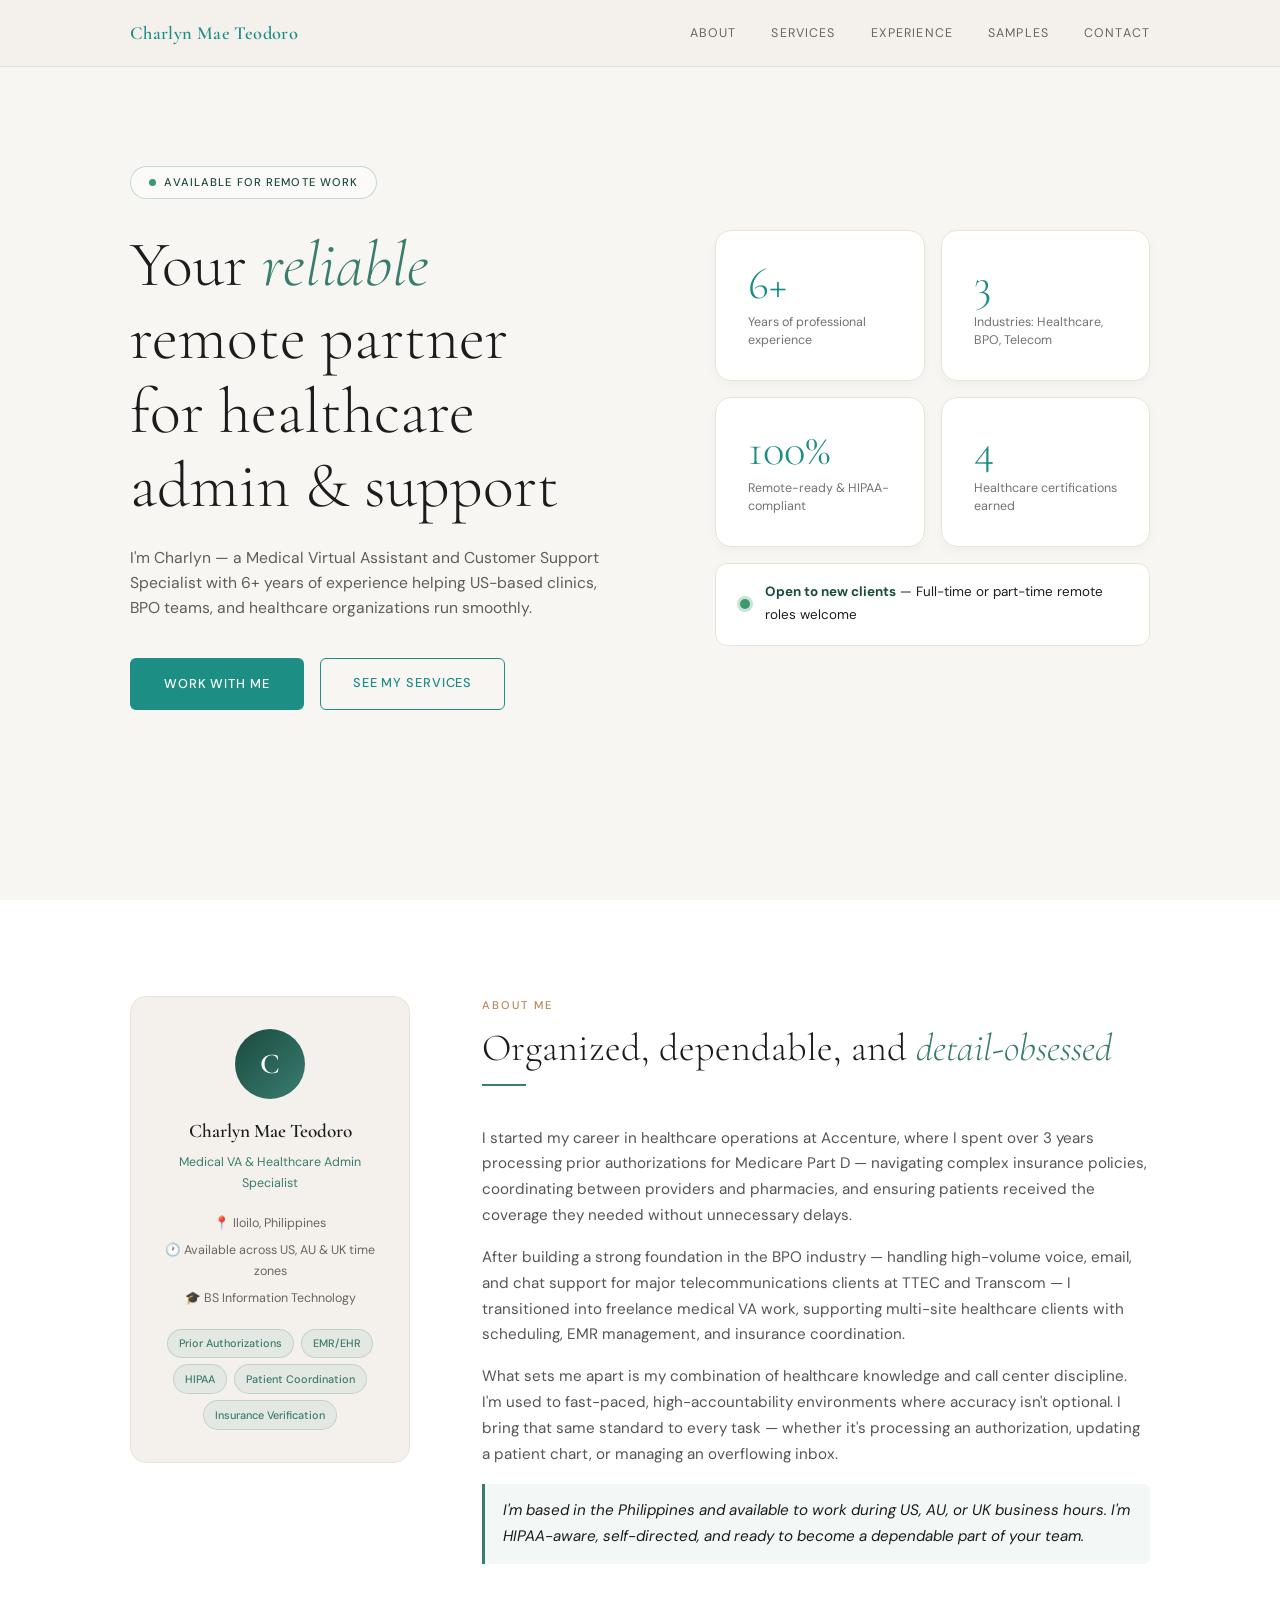
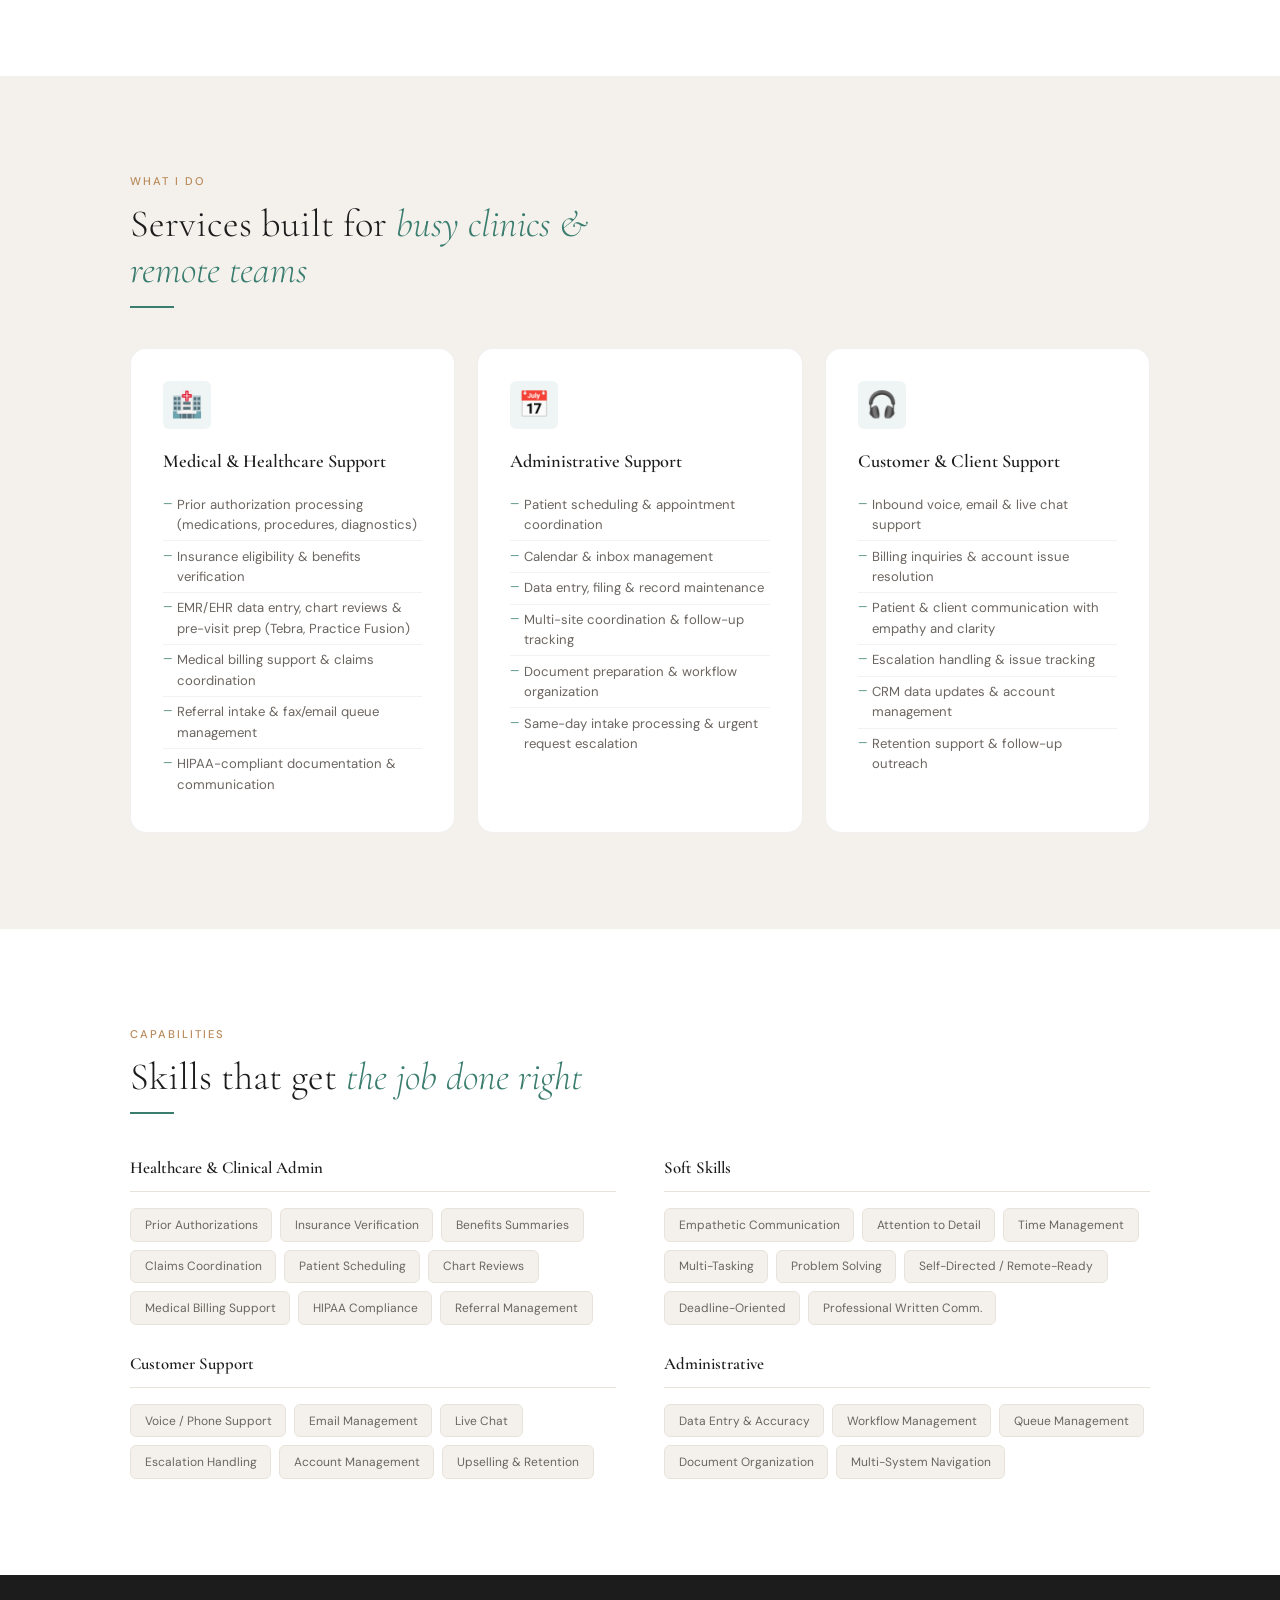
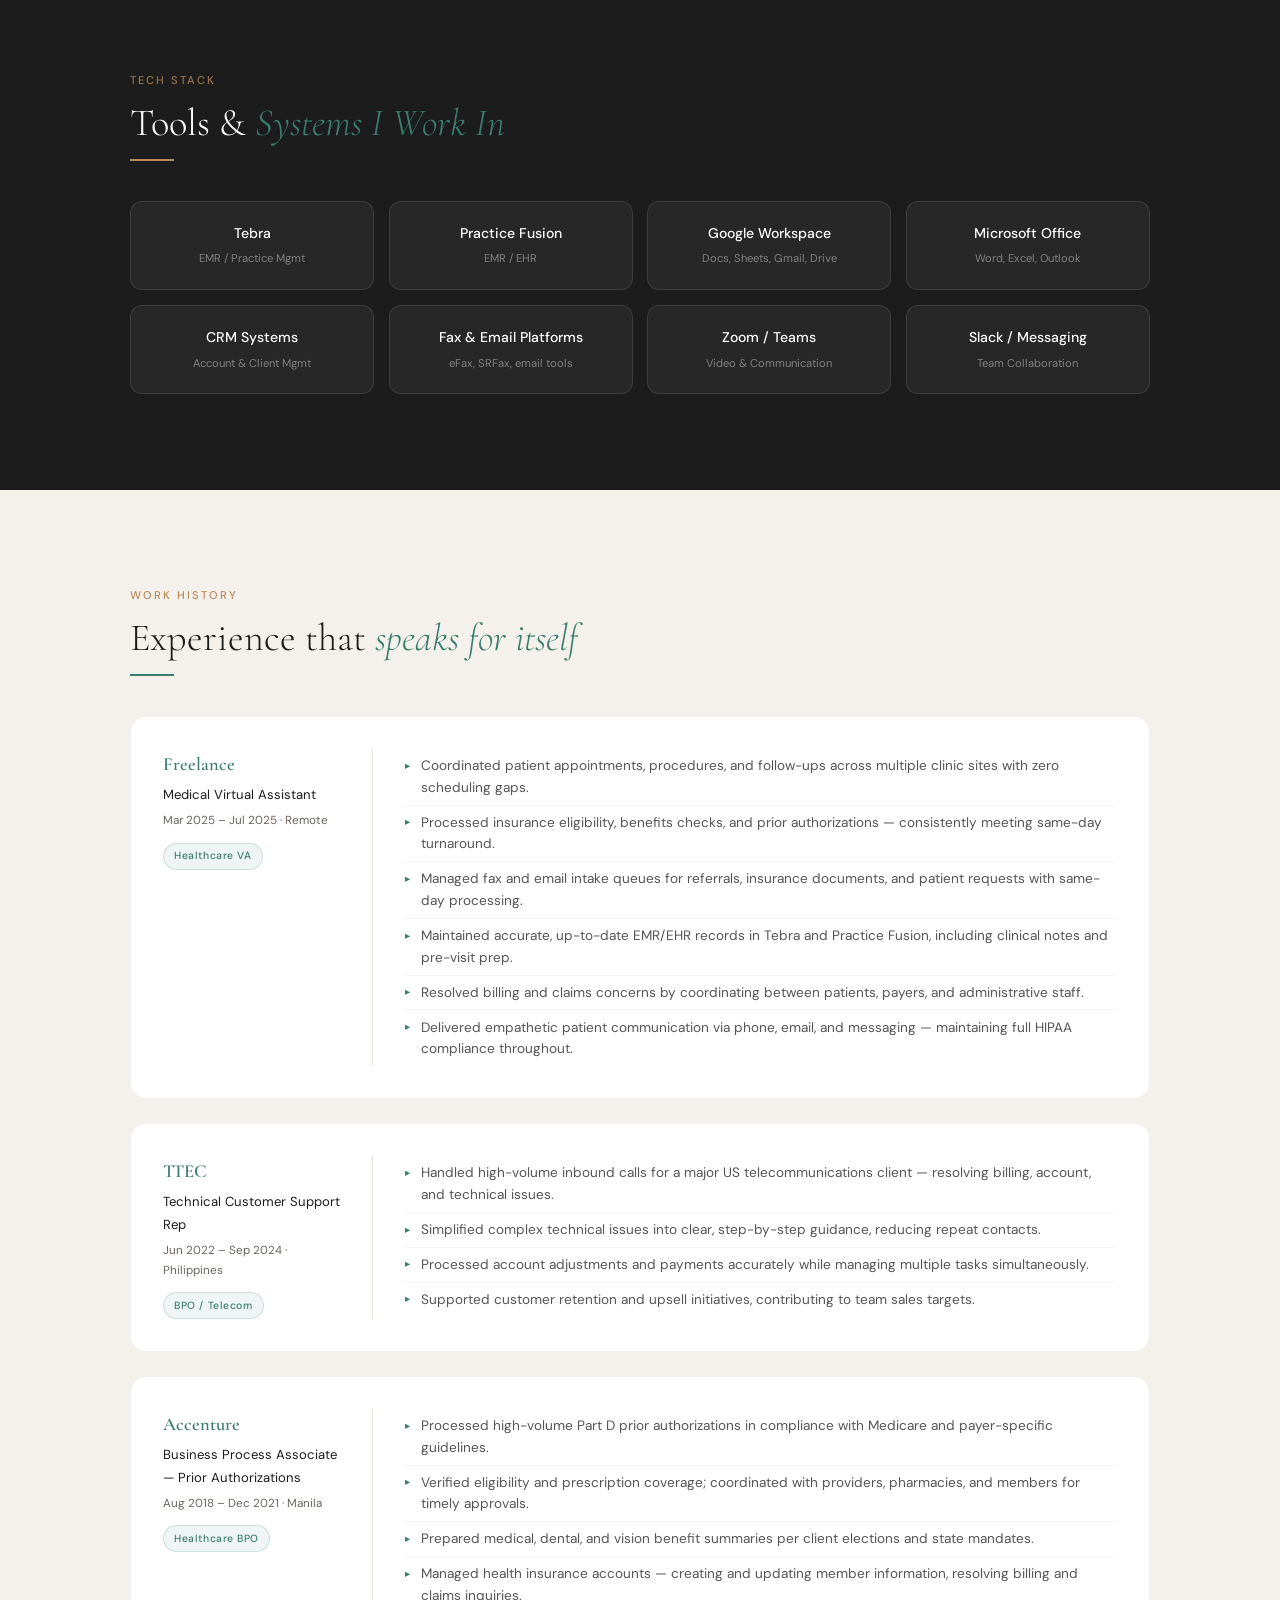
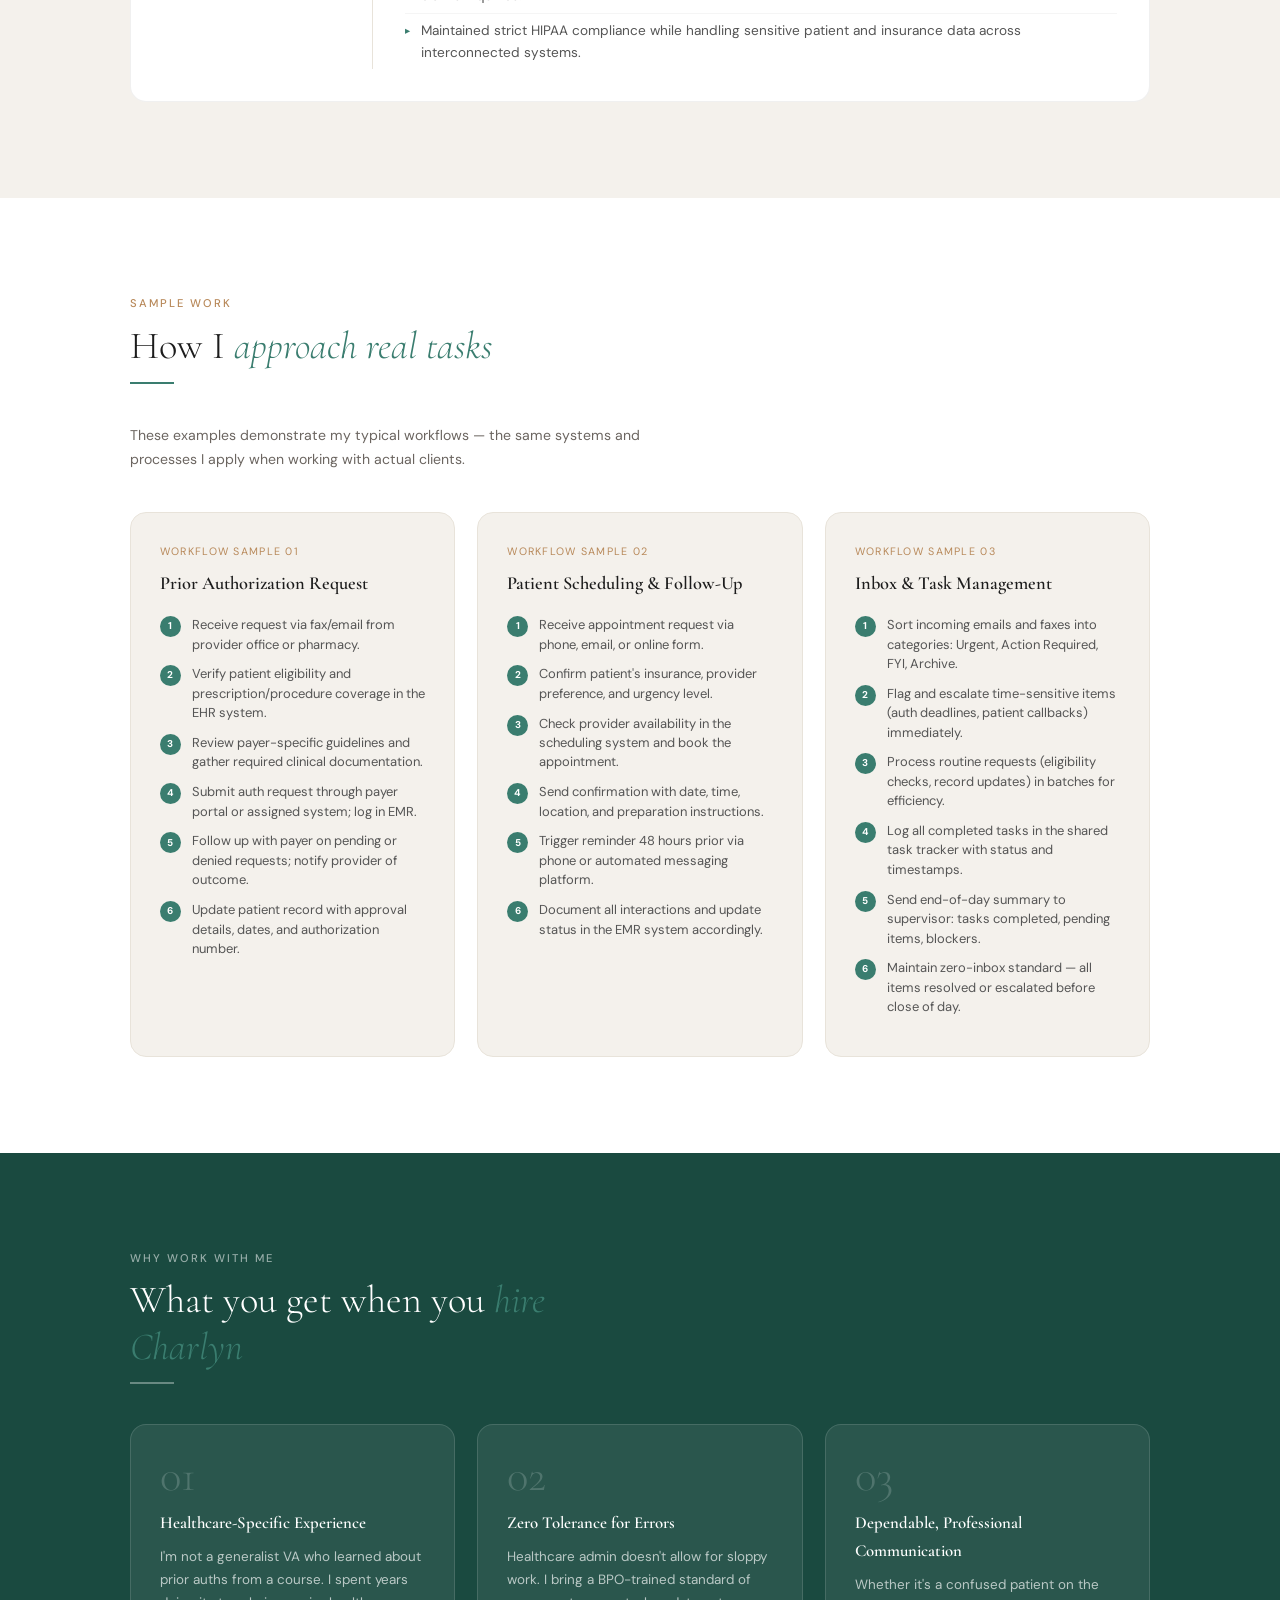
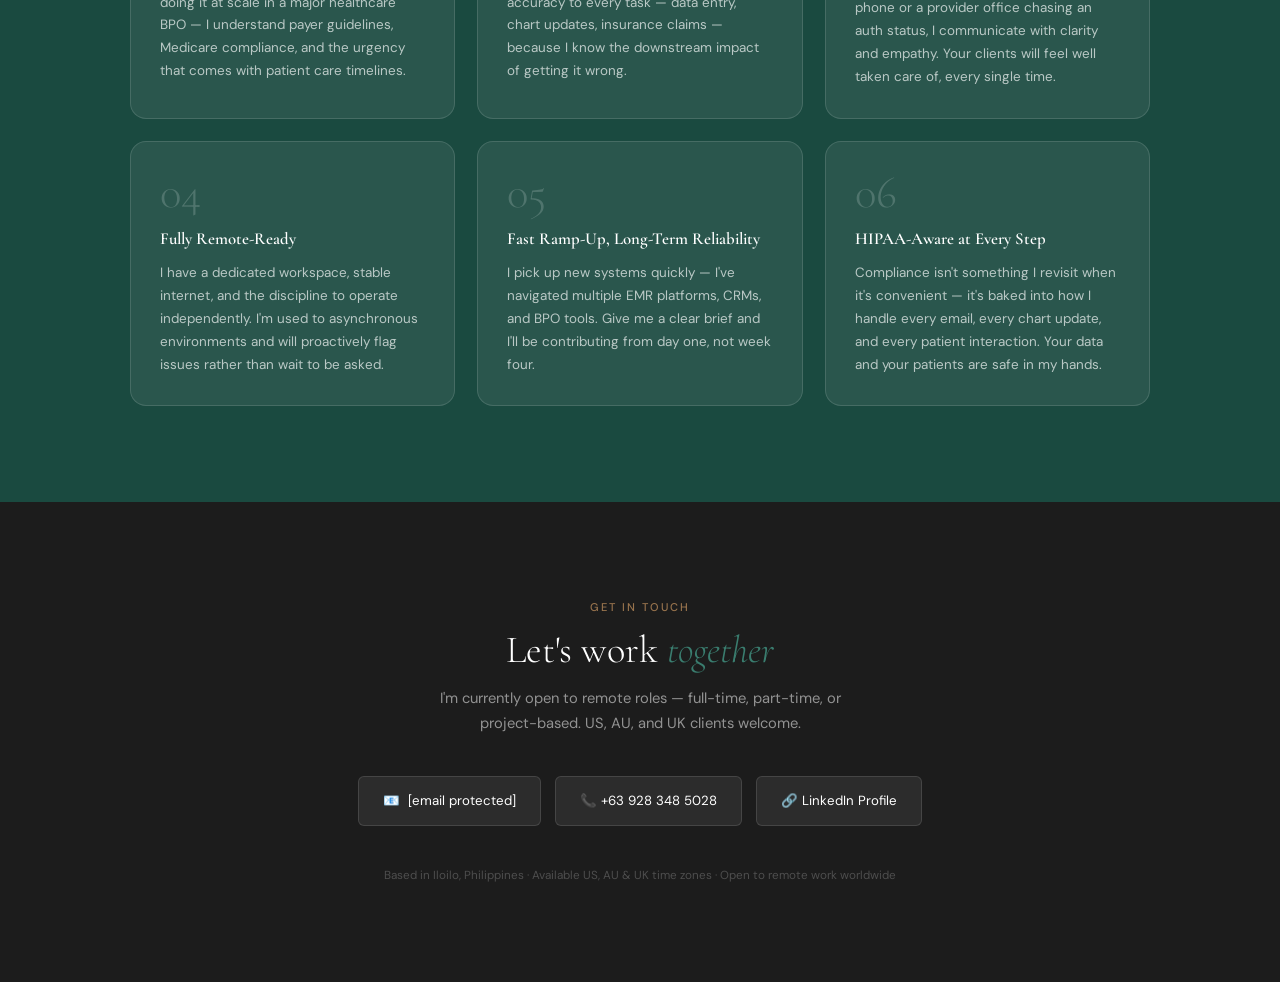
==== commit 4eeac441: "Update index.html" ====
--- a/admin/index.html
+++ b/admin/index.html
@@ -56,6 +56,11 @@
 .container { max-width: 1100px; margin: 0 auto; padding: 0 2.5rem; }
 section { padding: 6rem 0; }
 
+@media (max-width: 768px) {
+  .container { padding: 0 1.5rem; }
+  section { padding: 4rem 0; }
+}
+
 .section-label {
   font-size: .7rem; font-weight: 500; letter-spacing: .18em;
   text-transform: uppercase; color: var(--gold); margin-bottom: .6rem;
@@ -138,6 +143,7 @@
   justify-content: space-between;
   gap: 4rem;
   width: 100%;
+  flex-wrap: wrap;
 }
 
 .hero-content {
@@ -146,6 +152,7 @@
   flex: 1.2;
   max-width: 600px;
   padding: 0;
+  min-width: 280px;
 }
 
 .hero-stats {
@@ -156,6 +163,30 @@
   display: flex;
   flex-direction: column;
   gap: 1rem;
+  min-width: 280px;
+}
+
+/* Mobile responsive adjustments */
+@media (max-width: 768px) {
+  .hero-flex-container {
+    flex-direction: column;
+    gap: 2.5rem;
+  }
+  
+  .hero-content {
+    flex: 1;
+    max-width: 100%;
+  }
+  
+  .hero-stats {
+    flex: 1;
+    max-width: 100%;
+    width: 100%;
+  }
+  
+  .hero-stat-card {
+    width: 100% !important;
+  }
 }
 
 /* ── Elements ── */
@@ -240,6 +271,12 @@
 /* ── Stat Cards & Grid ── */
 .stats-row {
   display: grid; grid-template-columns: 1fr 1fr; gap: 1rem;
+}
+
+@media (max-width: 768px) {
+  .stats-row {
+    grid-template-columns: 1fr;
+  }
 }
 
 .stat-card {
@@ -936,7 +973,7 @@
           <h2 class="section-title">Let's work <em>together</em></h2>
           <p class="contact-sub">I'm currently open to remote roles — full-time, part-time, or project-based. US, AU, and UK clients welcome.</p>
           <div class="contact-links">
-            <a href="mailto:charlynmaeteodoro@gmail.com" class="contact-link">📧 charlynmaeteodoro@gmail.com</a>
+            <a href="/cdn-cgi/l/email-protection#f0939891829c899e9d919584959f949f829fb0979d91999cde939f9d" class="contact-link">📧 <span class="__cf_email__" data-cfemail="30535851425c495e5d515544555f545f425f70575d51595c1e535f5d">[email&#160;protected]</span></a>
             <a href="tel:+639283485028" class="contact-link">📞 +63 928 348 5028</a>
             <a href="https://www.linkedin.com/in/charlynmaeteodoro/" target="_blank" rel="noopener noreferrer" class="contact-link">🔗 LinkedIn Profile</a>
           </div>
@@ -945,7 +982,7 @@
       </div>
     </section>
 
-    <script>
+    <script data-cfasync="false" src="/cdn-cgi/scripts/5c5dd728/cloudflare-static/email-decode.min.js"></script><script>
       document.addEventListener('DOMContentLoaded', function () {
         const observer = new IntersectionObserver((entries) => {
           entries.forEach((entry, i) => {
@@ -964,29 +1001,24 @@
           if (target) { e.preventDefault(); target.scrollIntoView({ behavior: 'smooth' }); }
         });
       });
+
+      // Scroll-to-top button — safe null check
       const scrollTopBtn = document.getElementById("scrollToTopBtn");
-
-  window.addEventListener("scroll", () => {
-    // Show button after scrolling down 400px
-    if (window.pageYOffset > 400) {
-      scrollTopBtn.classList.add("show");
-    } else {
-      scrollTopBtn.classList.remove("show");
-    }
-  });
-
-  scrollTopBtn.addEventListener("click", () => {
-    window.scrollTo({
-      top: 0,
-      behavior: "smooth"
-    });
-  });
-</script>
-    <button id="scrollToTopBtn" class="scroll-top-btn" aria-label="Scroll to top">
-  <svg width="24" height="24" viewBox="0 0 24 24" fill="none" stroke="currentColor" stroke-width="2.5" stroke-linecap="round" stroke-linejoin="round">
-    <path d="m18 15-6-6-6 6"/>
-  </svg>
-</button>
-
+      if (scrollTopBtn) {
+        window.addEventListener("scroll", () => {
+          if (window.pageYOffset > 400) {
+            scrollTopBtn.classList.add("show");
+          } else {
+            scrollTopBtn.classList.remove("show");
+          }
+        });
+
+        scrollTopBtn.addEventListener("click", () => {
+          window.scrollTo({ top: 0, behavior: "smooth" });
+        });
+      }
+    </script>
+    
+    <button id="scrollToTopBtn" class="scroll-top-btn" aria-label="Scroll to top">↑</button>
   </body>
 </html>
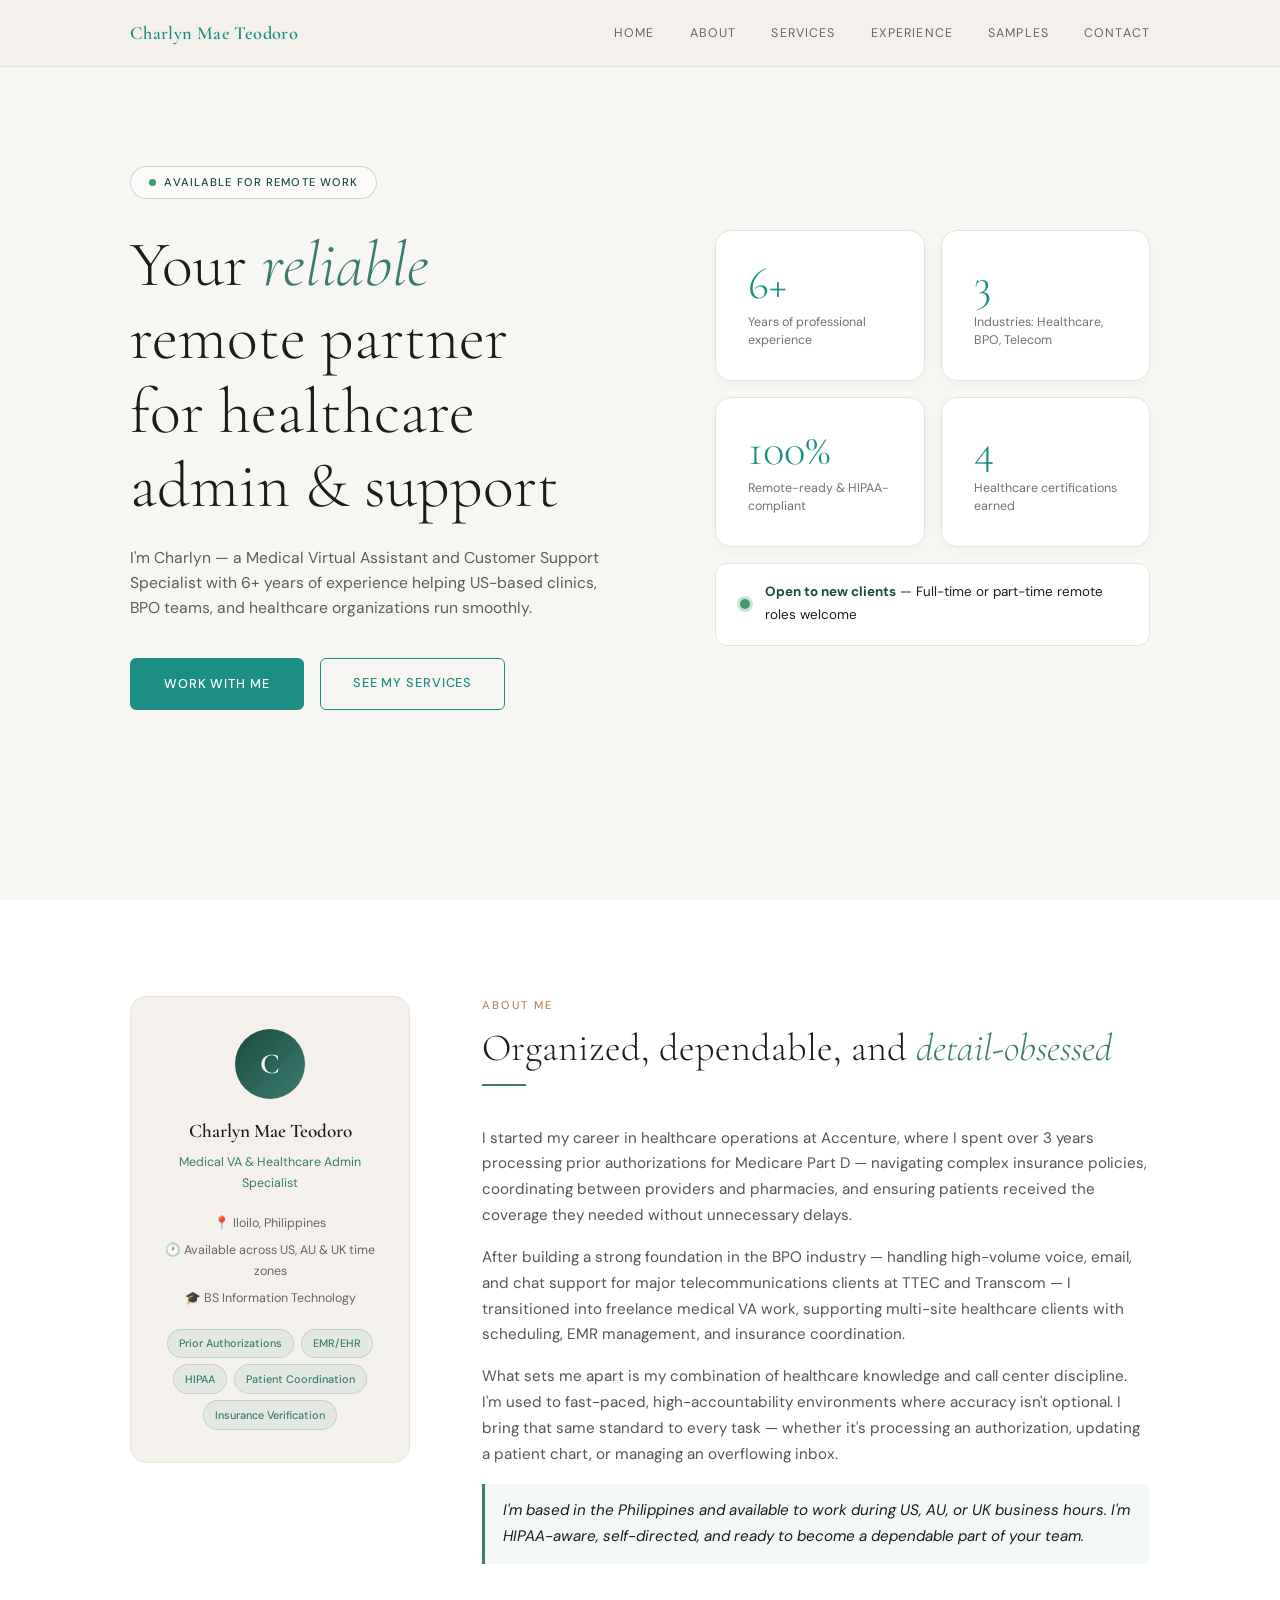
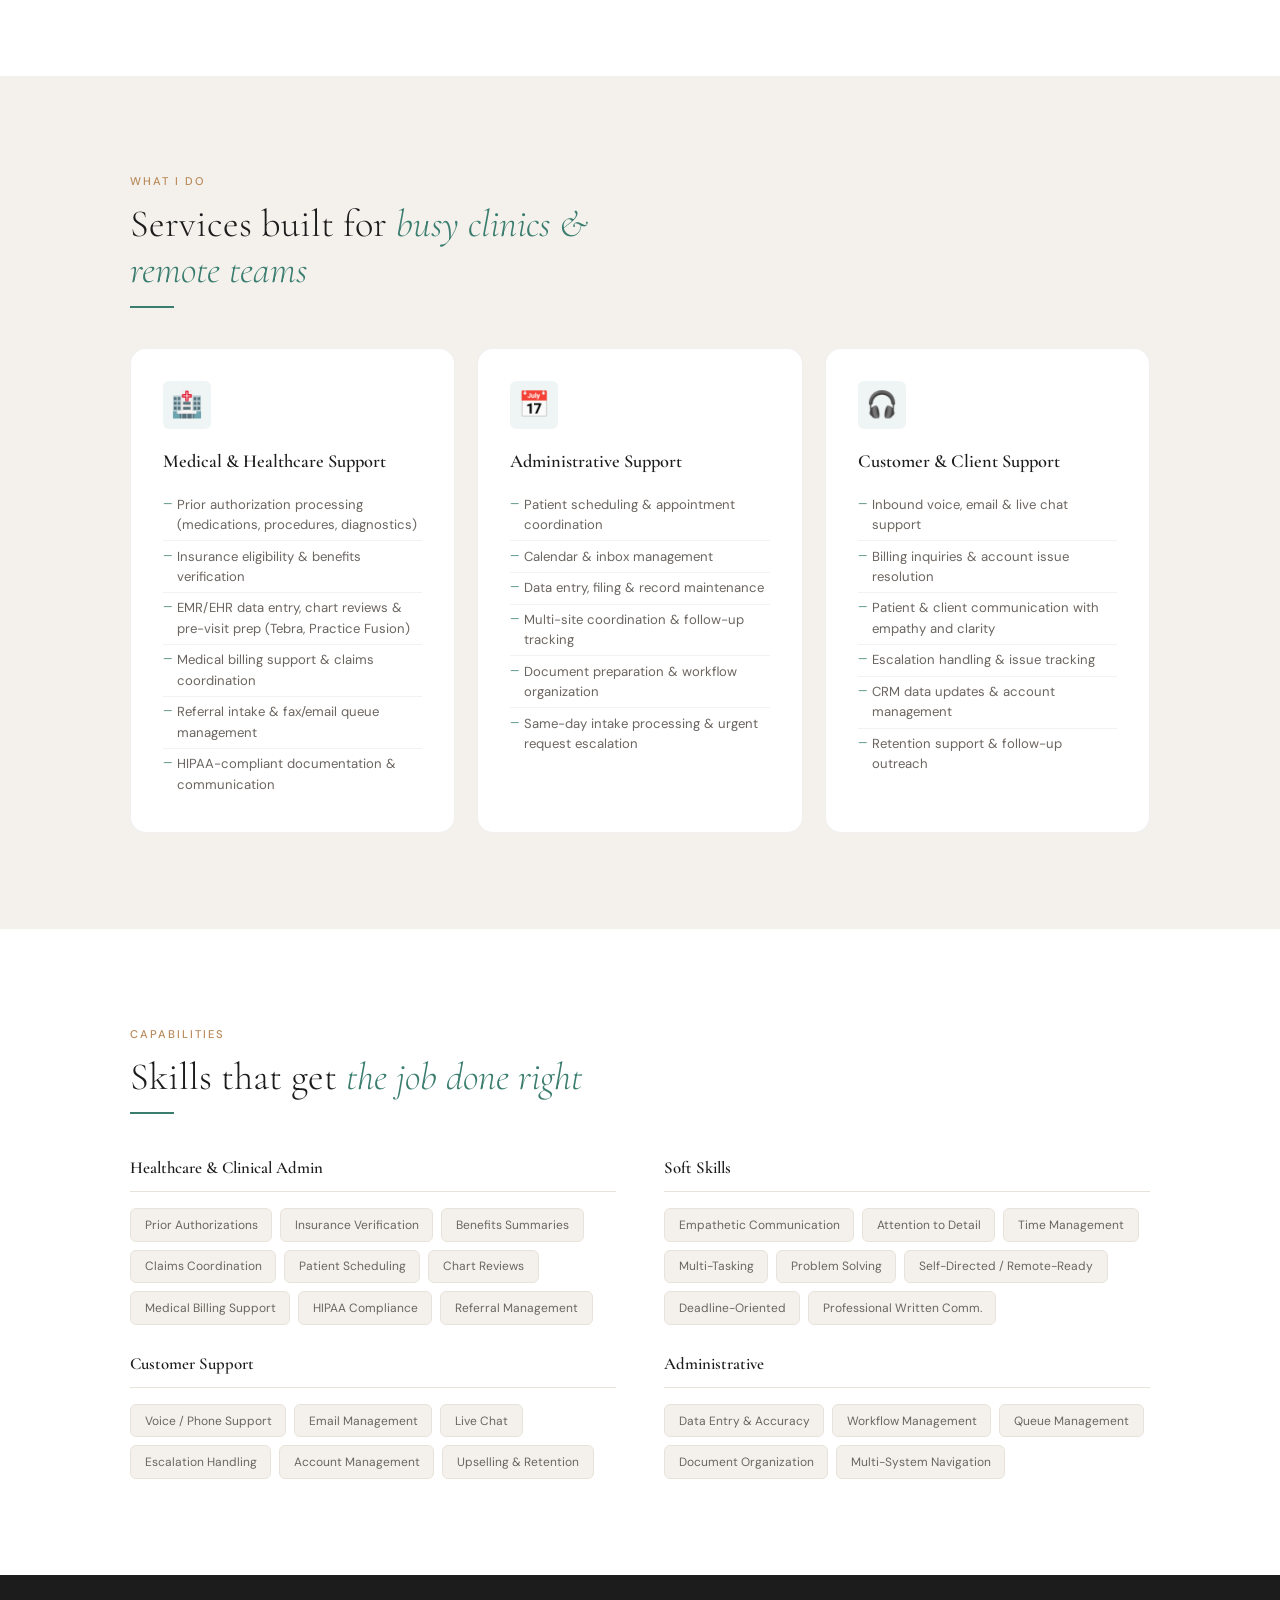
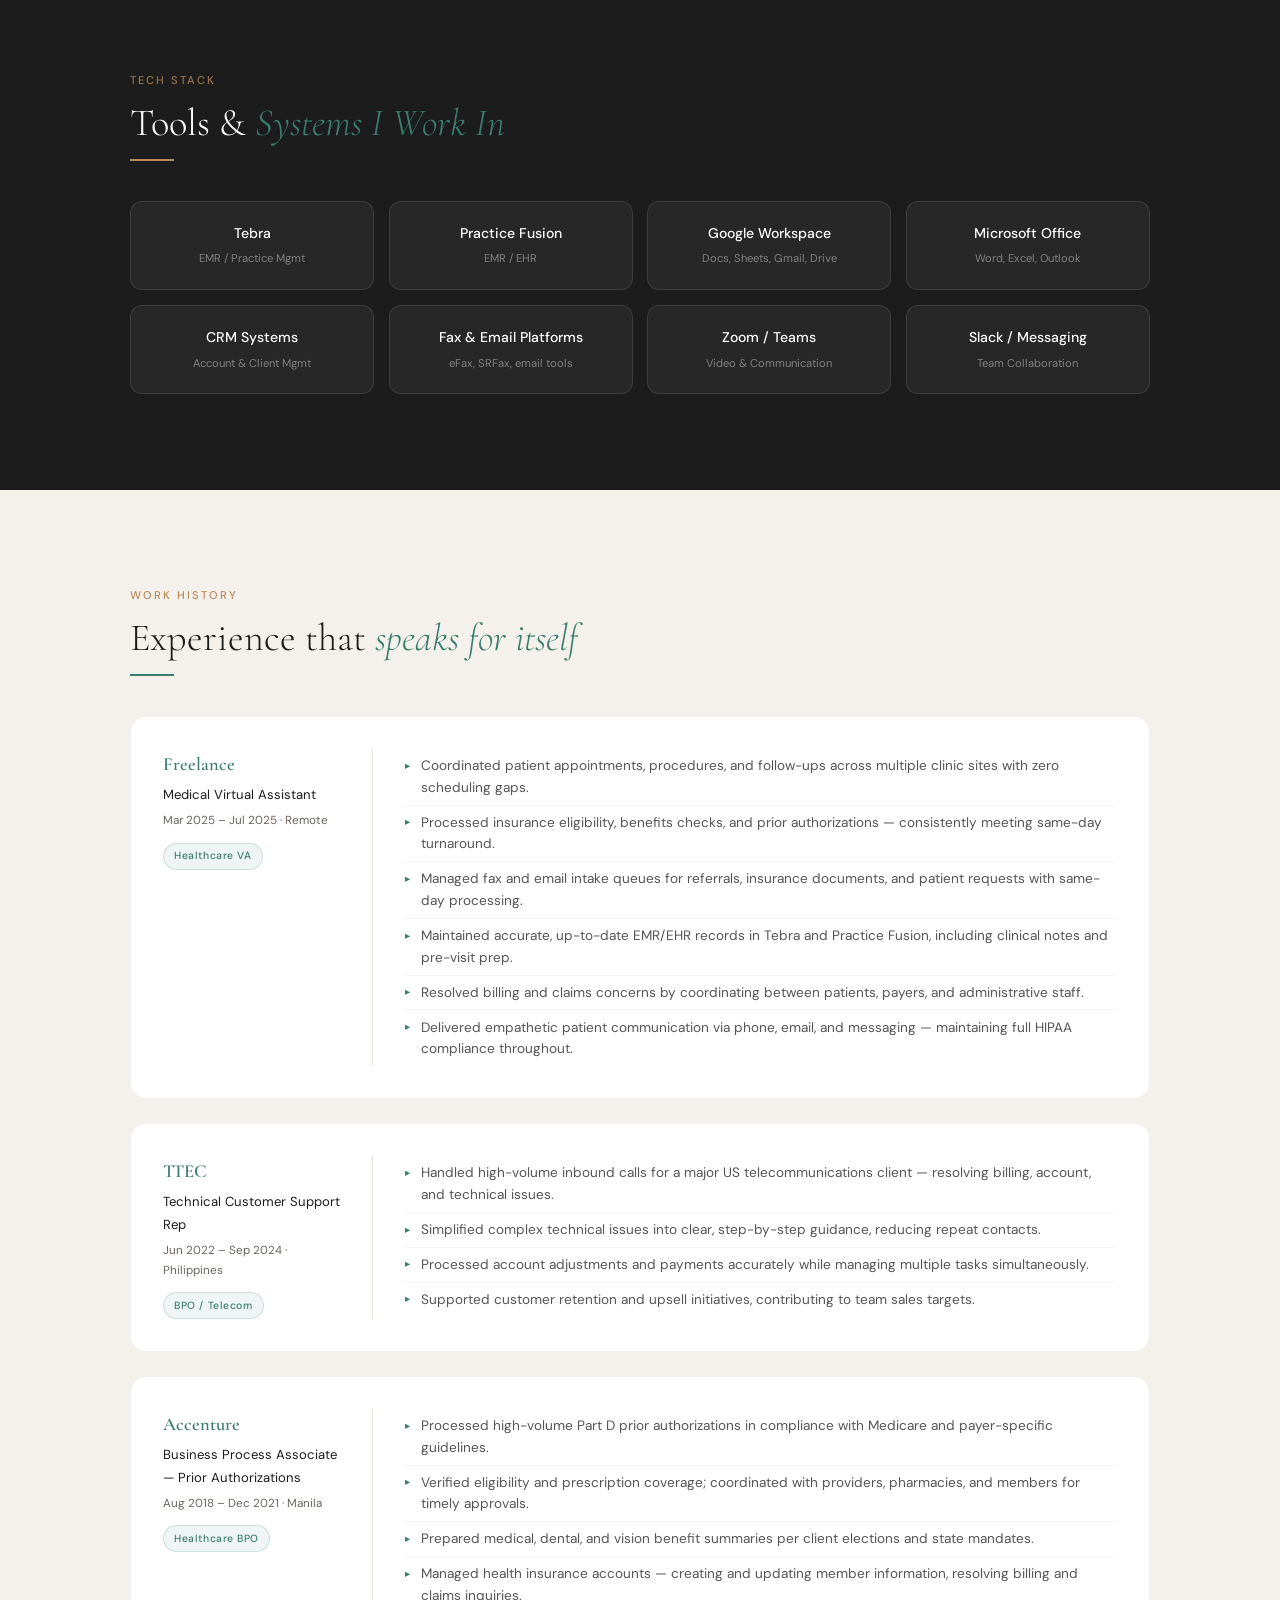
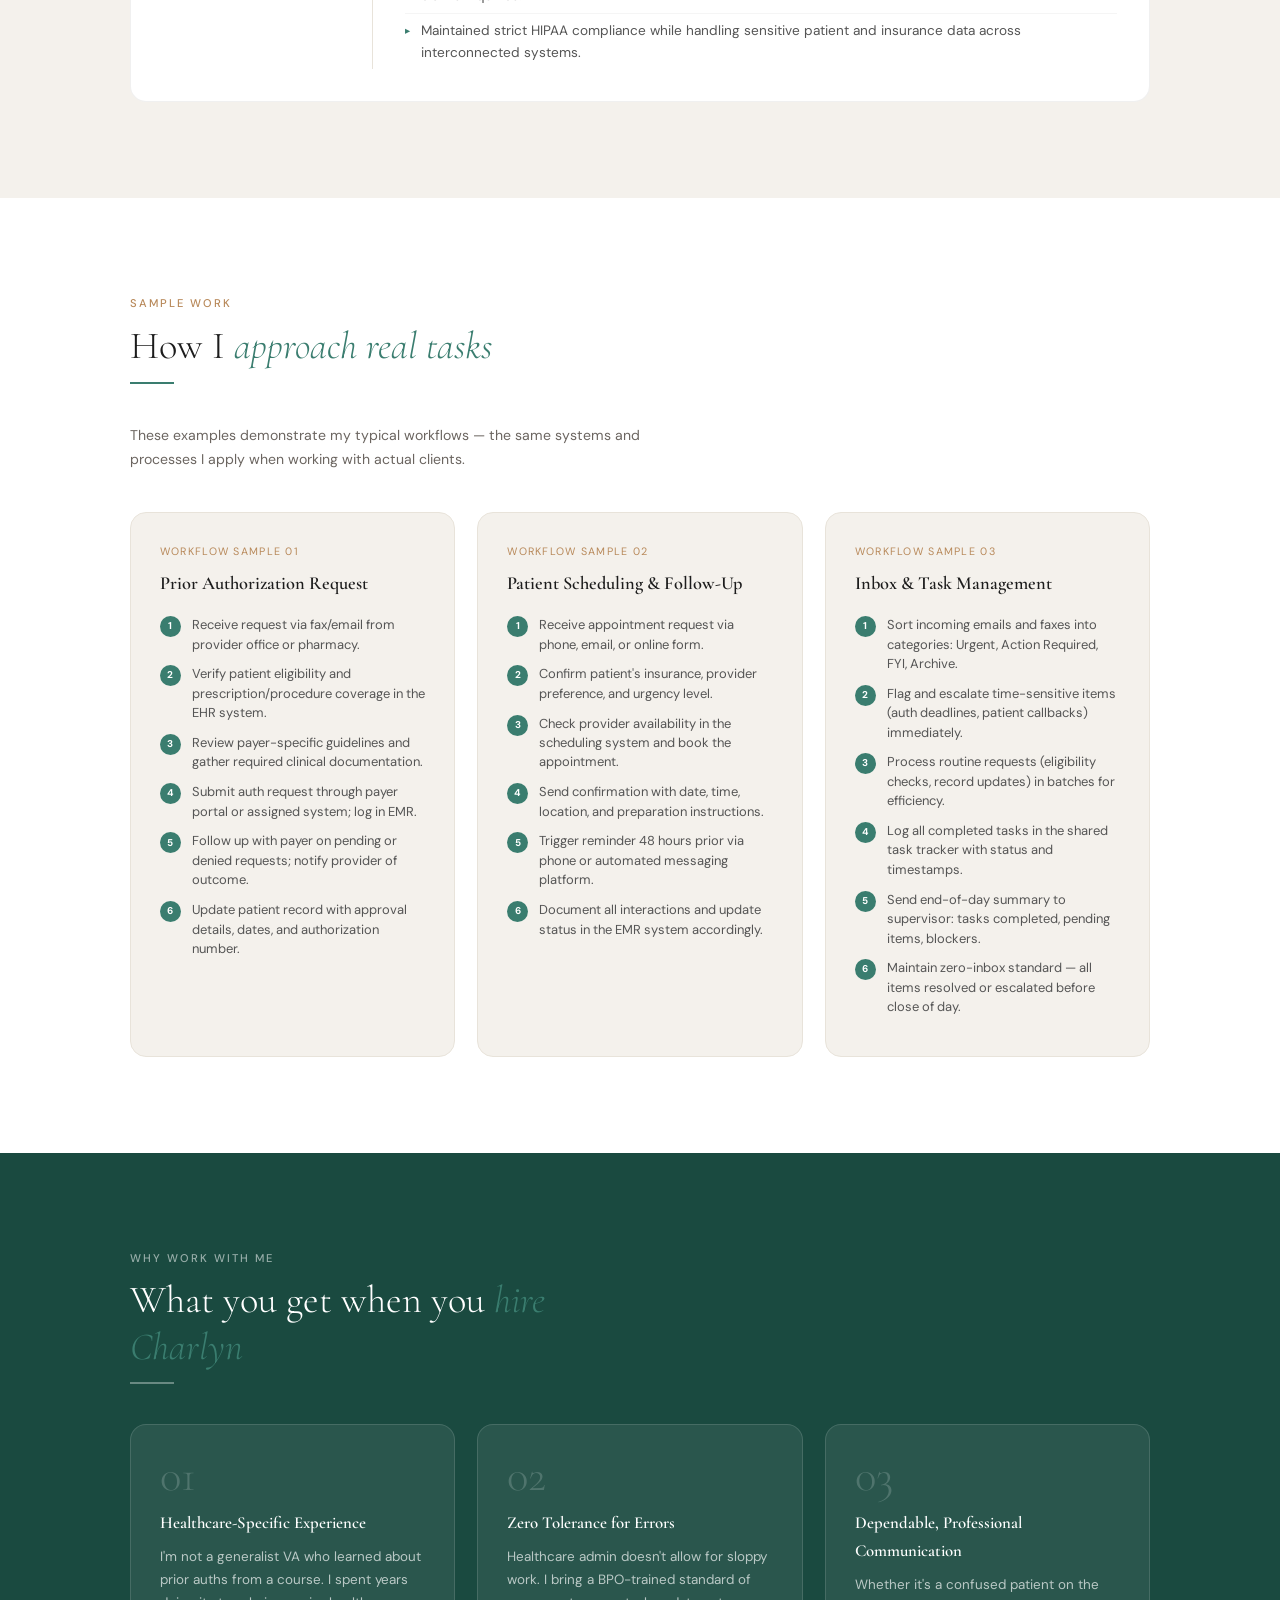
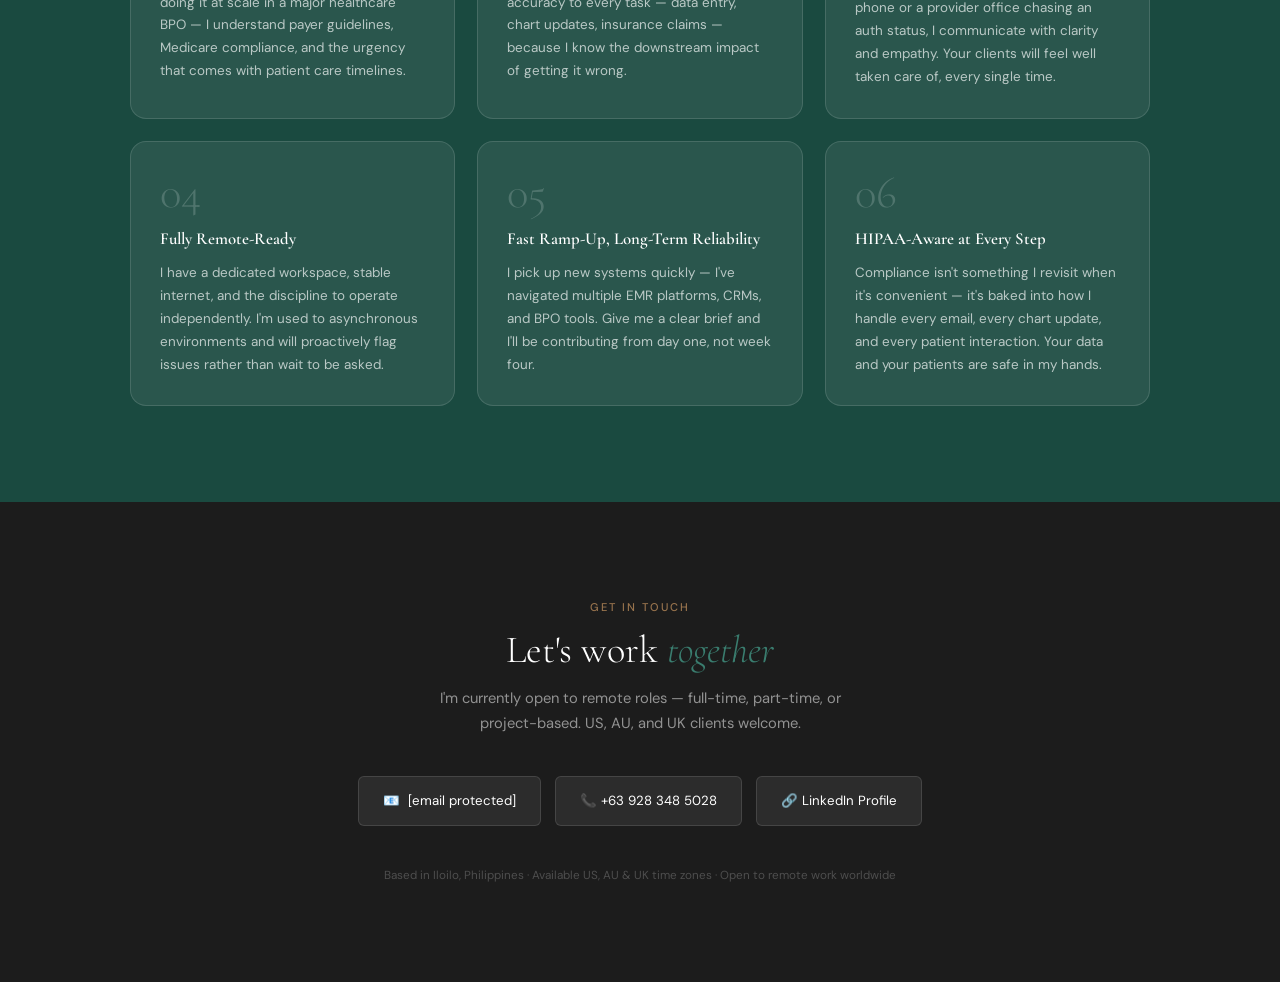
==== commit 1af31d57: "Update index.html" ====
--- a/admin/index.html
+++ b/admin/index.html
@@ -118,6 +118,42 @@
 /* Update this to match your new green theme */
 .nav-links a:hover { 
   color: #1c8e83; 
+}
+
+/* ── Hamburger Menu ── */
+.nav-toggle {
+  display: none;
+  flex-direction: column;
+  gap: 5px;
+  background: none;
+  border: none;
+  cursor: pointer;
+  padding: 0.5rem;
+  z-index: 101;
+}
+
+.nav-toggle span {
+  width: 24px;
+  height: 2.5px;
+  background: var(--ink);
+  border-radius: 2px;
+  transition: all 0.3s ease;
+}
+
+.nav-toggle.active span:nth-child(1) {
+  transform: rotate(45deg) translate(8px, 8px);
+}
+
+.nav-toggle.active span:nth-child(2) {
+  opacity: 0;
+}
+
+.nav-toggle.active span:nth-child(3) {
+  transform: rotate(-45deg) translate(7px, -7px);
+}
+
+.nav-links.mobile-active {
+  display: flex !important;
 }
 
 /* ============================================================
@@ -528,7 +564,27 @@
    RESPONSIVE
    ============================================================ */
 @media (max-width: 900px) {
-  .nav-links { display: none; }
+  .nav-toggle { display: flex; }
+  .nav-links { 
+    display: none;
+    position: absolute;
+    top: 100%;
+    left: 0;
+    right: 0;
+    background: rgba(244, 241, 236, 0.98);
+    backdrop-filter: blur(14px);
+    flex-direction: column;
+    gap: 0;
+    padding: 1rem 0;
+    border-bottom: 1px solid rgba(0,0,0,0.07);
+  }
+  .nav-links li { border-top: 1px solid rgba(0,0,0,0.04); }
+  .nav-links li:first-child { border-top: none; }
+  .nav-links a {
+    display: block;
+    padding: 1rem 1.5rem;
+    font-size: 0.75rem;
+  }
   .hero-content, .hero-stats { padding-left: 2rem; padding-right: 2rem; }
   .about-grid { grid-template-columns: 1fr; }
   .about-card { position: static; }
@@ -596,7 +652,13 @@
     <nav class="nav">
   <div class="container nav-container">
     <div class="nav-brand">Charlyn Mae Teodoro</div>
-    <ul class="nav-links">
+    <button class="nav-toggle" id="navToggle" aria-label="Toggle navigation menu">
+      <span></span>
+      <span></span>
+      <span></span>
+    </button>
+    <ul class="nav-links" id="navLinks">
+      <li><a href="#home">Home</a></li>
       <li><a href="#about">About</a></li>
       <li><a href="#services">Services</a></li>
       <li><a href="#experience">Experience</a></li>
@@ -607,7 +669,7 @@
 </nav>
 
     <!-- Hero -->
-   <section class="hero" aria-label="Hero introduction">
+   <section class="hero" id="home" aria-label="Hero introduction">
   <div class="container">
     <div class="hero-flex-container">
       
@@ -1017,6 +1079,24 @@
           window.scrollTo({ top: 0, behavior: "smooth" });
         });
       }
+
+      // Hamburger menu toggle
+      const navToggle = document.getElementById("navToggle");
+      const navLinks = document.getElementById("navLinks");
+      if (navToggle && navLinks) {
+        navToggle.addEventListener("click", () => {
+          navToggle.classList.toggle("active");
+          navLinks.classList.toggle("mobile-active");
+        });
+
+        // Close menu when a link is clicked
+        navLinks.querySelectorAll("a").forEach(link => {
+          link.addEventListener("click", () => {
+            navToggle.classList.remove("active");
+            navLinks.classList.remove("mobile-active");
+          });
+        });
+      }
     </script>
     
     <button id="scrollToTopBtn" class="scroll-top-btn" aria-label="Scroll to top">↑</button>
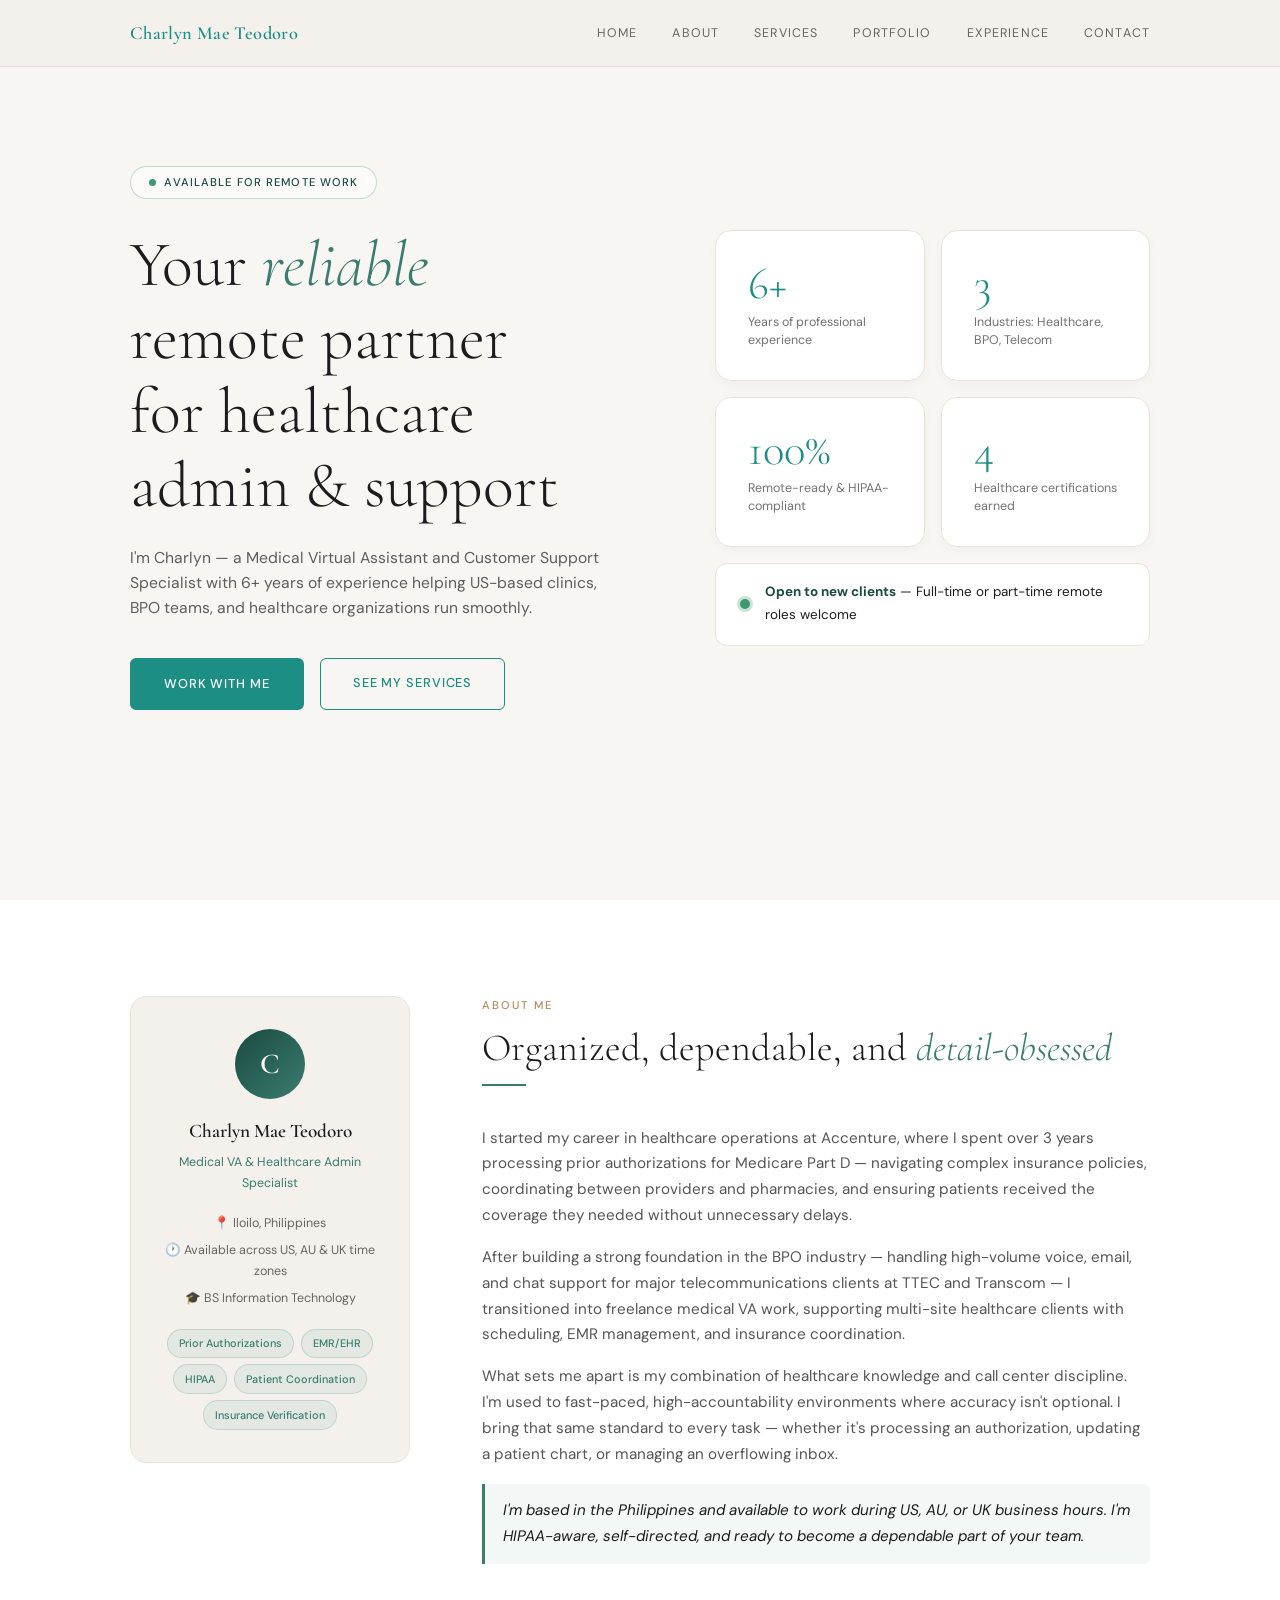
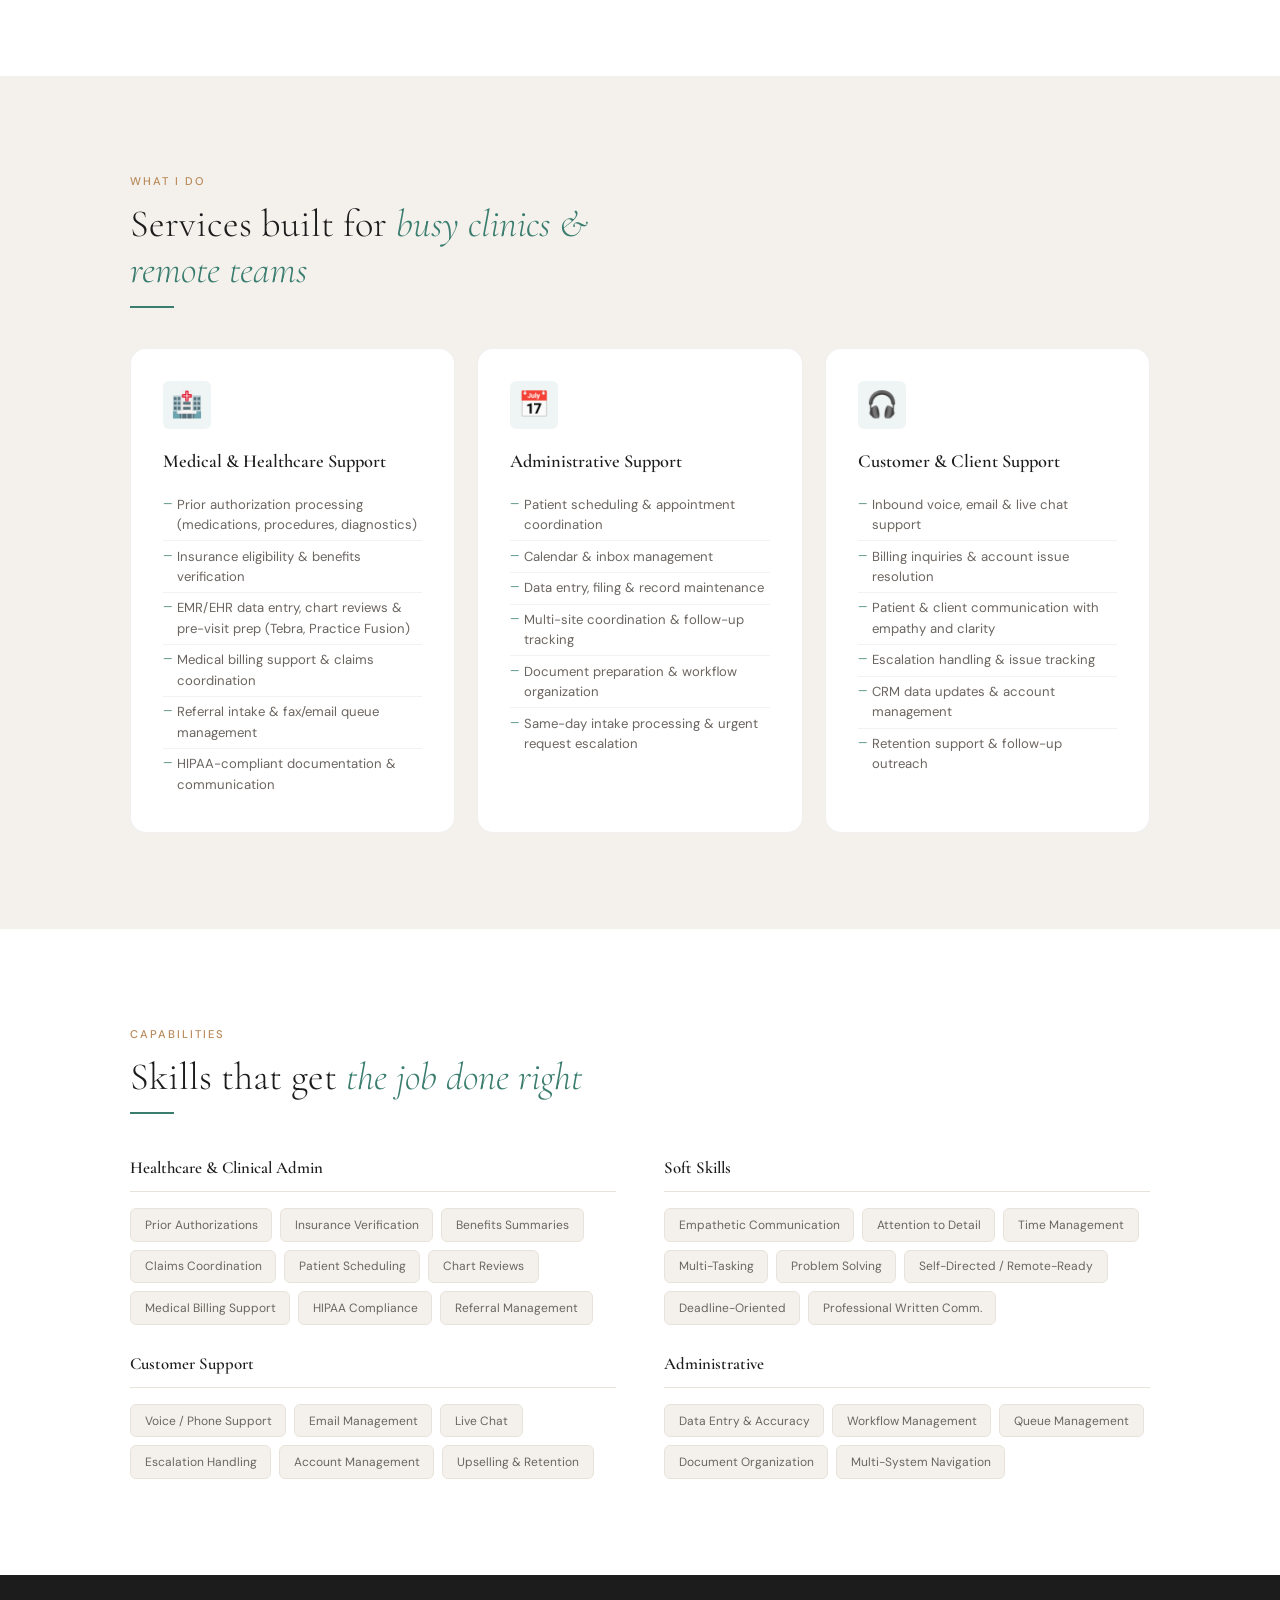
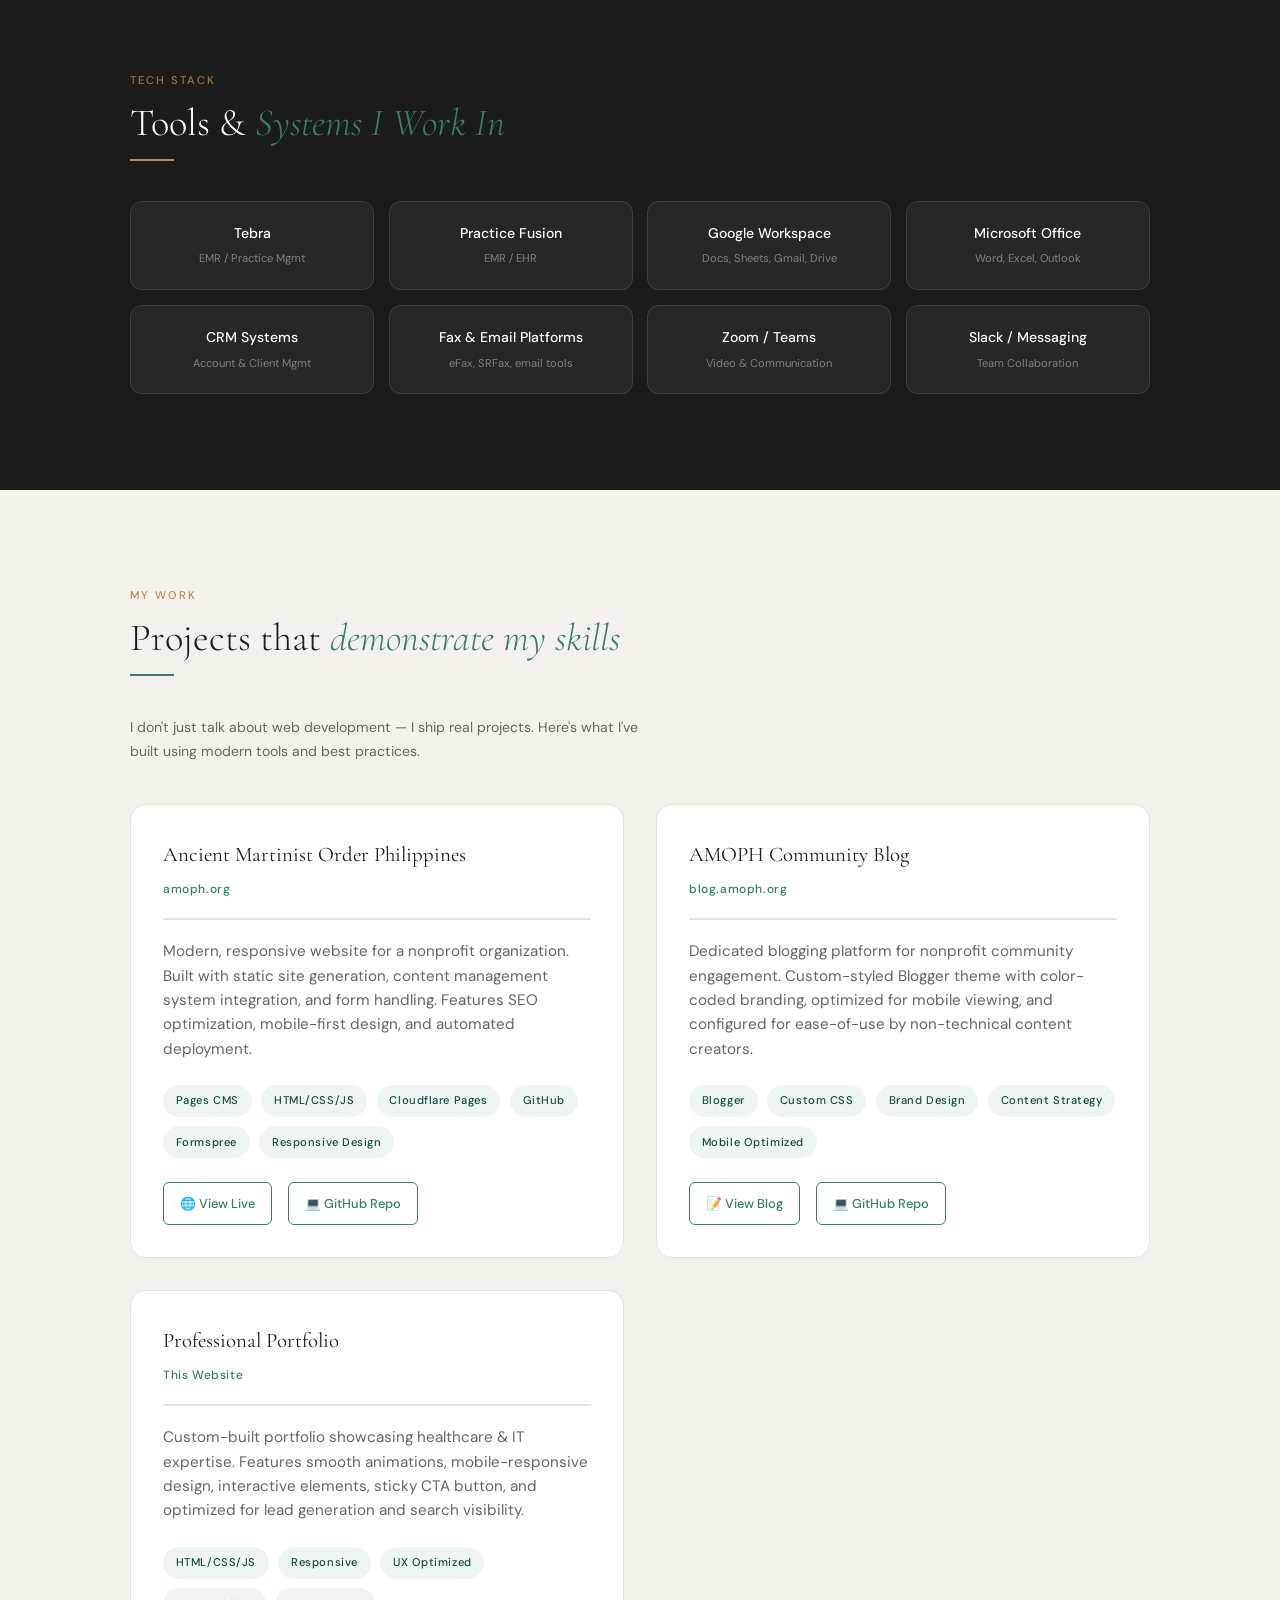
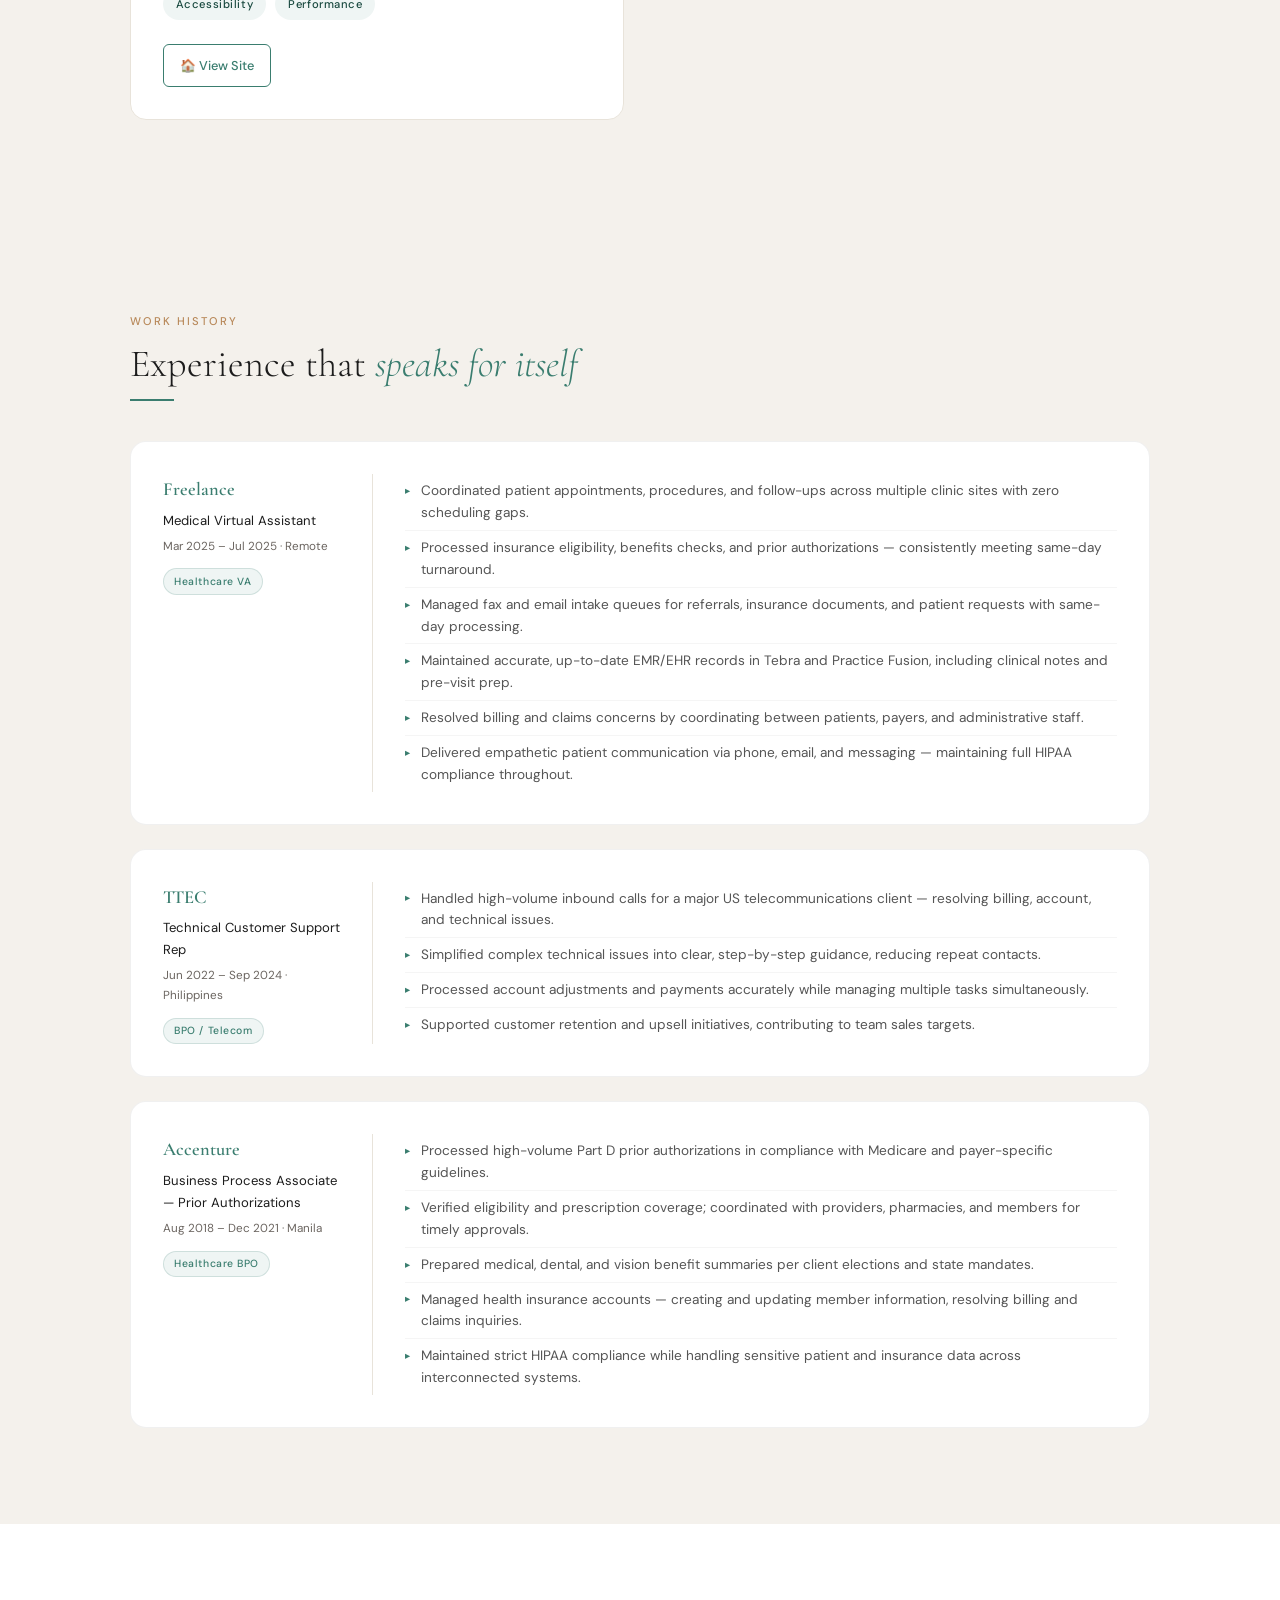
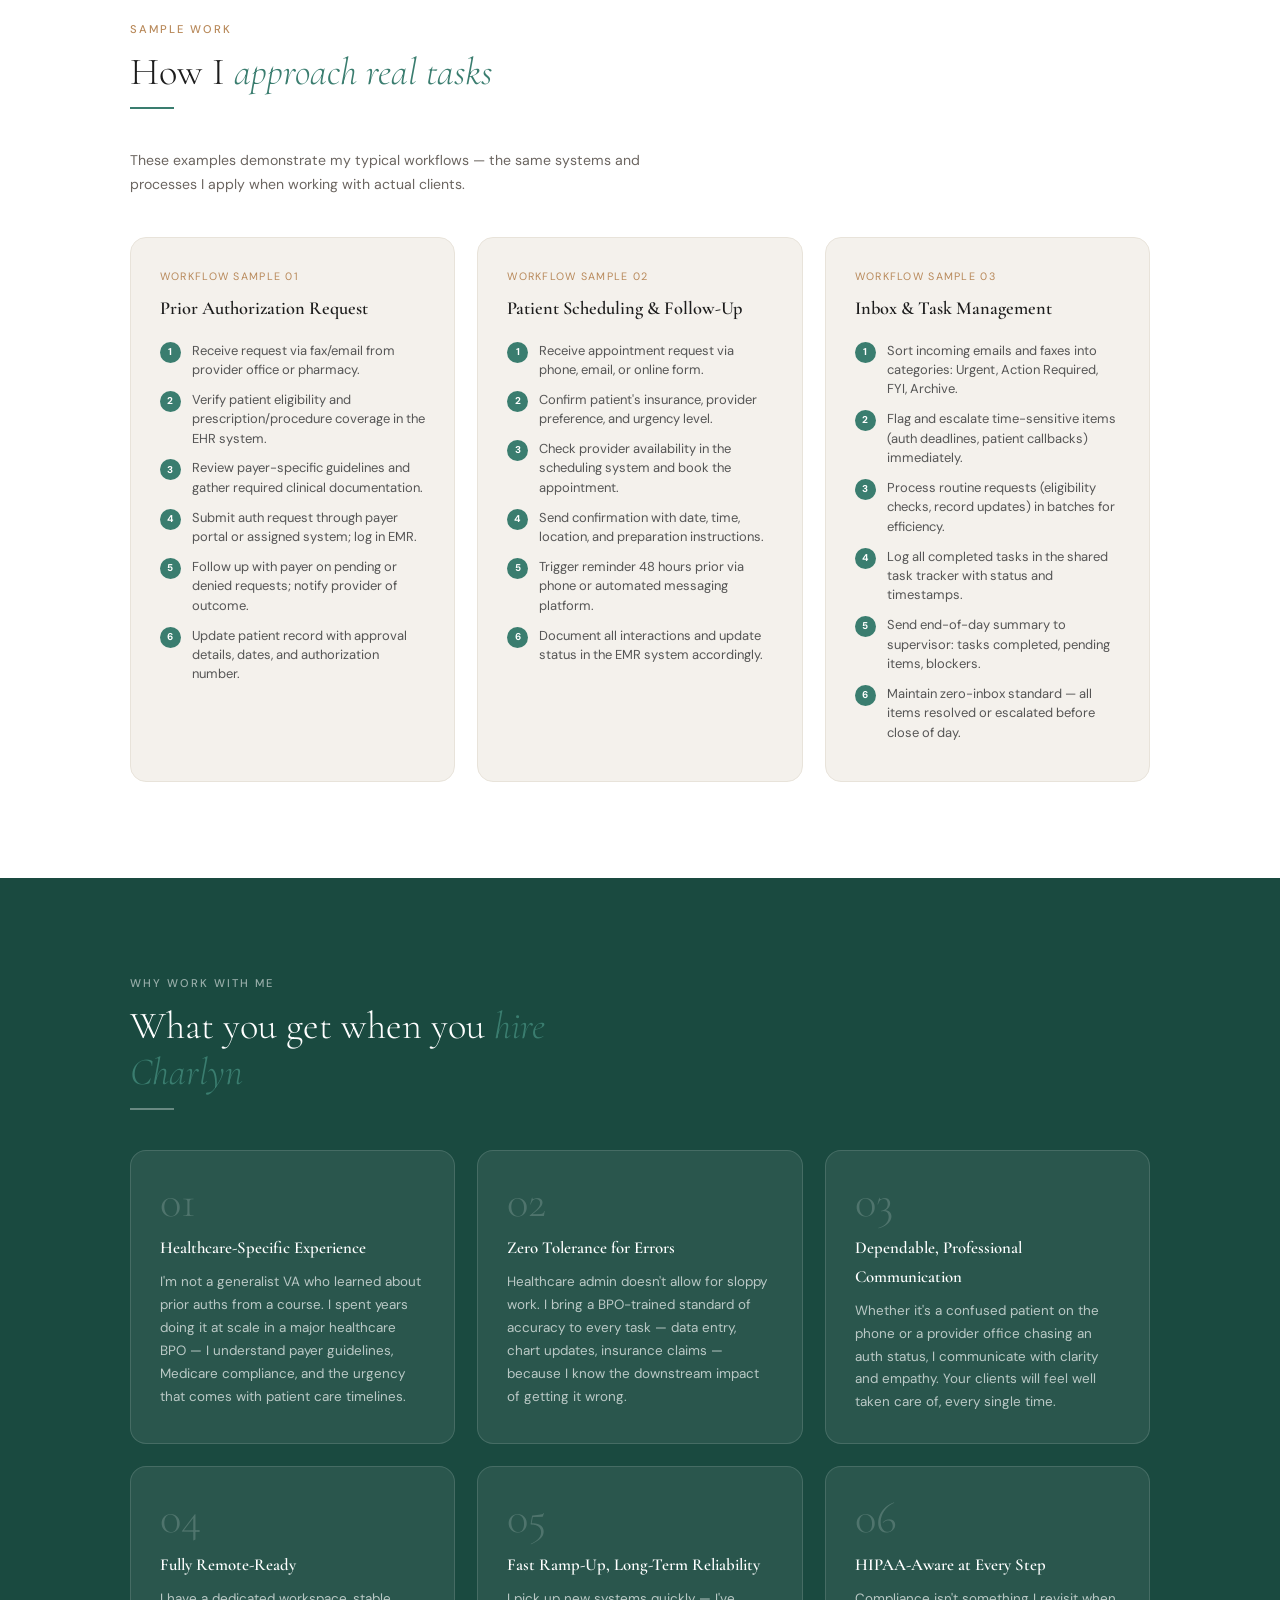
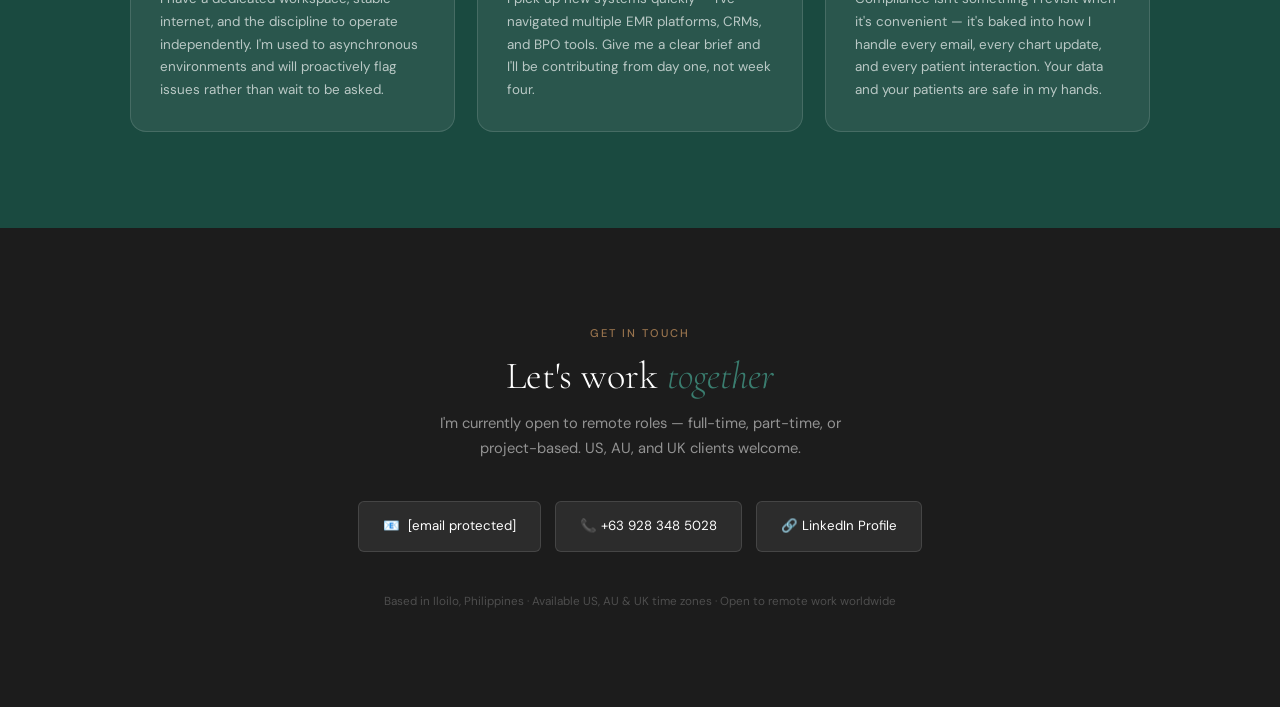
==== commit c19a84cd: "Update index.html" ====
--- a/admin/index.html
+++ b/admin/index.html
@@ -470,6 +470,89 @@
 .tool-card:hover { background: rgba(58,125,111,.2); border-color: rgba(74,157,142,.4); transform: translateY(-2px); }
 .tool-name { font-size: .88rem; font-weight: 500; color: var(--white); margin-bottom: .2rem; }
 .tool-type { font-size: .7rem; color: rgba(255,255,255,.42); }
+
+/* ============================================================
+   PORTFOLIO
+   ============================================================ */
+.portfolio { background: var(--cream); }
+.portfolio-grid { display: grid; grid-template-columns: repeat(auto-fit, minmax(340px, 1fr)); gap: 2rem; }
+.portfolio-card {
+  background: var(--white);
+  border: 1px solid var(--sand);
+  border-radius: var(--radius-lg);
+  padding: 2rem;
+  transition: all var(--t);
+  display: flex;
+  flex-direction: column;
+}
+.portfolio-card:hover {
+  transform: translateY(-4px);
+  box-shadow: var(--shadow-md);
+  border-color: var(--teal-light);
+}
+.portfolio-header {
+  margin-bottom: 1.2rem;
+  padding-bottom: 1.2rem;
+  border-bottom: 2px solid var(--sand);
+}
+.portfolio-title {
+  font-family: var(--font-serif);
+  font-size: 1.3rem;
+  font-weight: 400;
+  color: var(--ink);
+  margin-bottom: 0.4rem;
+}
+.portfolio-url {
+  font-size: 0.75rem;
+  color: var(--teal);
+  font-weight: 500;
+  letter-spacing: 0.05em;
+}
+.portfolio-desc {
+  font-size: 0.95rem;
+  color: var(--muted);
+  line-height: 1.6;
+  margin-bottom: 1.5rem;
+  flex-grow: 1;
+}
+.portfolio-tags {
+  display: flex;
+  flex-wrap: wrap;
+  gap: 0.6rem;
+  margin-bottom: 1.5rem;
+}
+.portfolio-tag {
+  display: inline-block;
+  font-size: 0.7rem;
+  padding: 0.4rem 0.8rem;
+  background: rgba(58, 125, 111, 0.08);
+  color: var(--teal-dark);
+  border-radius: 100px;
+  font-weight: 500;
+  letter-spacing: 0.05em;
+}
+.portfolio-links {
+  display: flex;
+  gap: 1rem;
+  flex-wrap: wrap;
+}
+.portfolio-link {
+  display: inline-flex;
+  align-items: center;
+  gap: 0.5rem;
+  font-size: 0.8rem;
+  font-weight: 500;
+  color: var(--teal);
+  text-decoration: none;
+  transition: all var(--t);
+  padding: 0.6rem 1rem;
+  border: 1px solid var(--teal);
+  border-radius: var(--radius-sm);
+}
+.portfolio-link:hover {
+  background: var(--teal);
+  color: var(--white);
+}
 
 /* ============================================================
    EXPERIENCE
@@ -589,6 +672,7 @@
   .about-grid { grid-template-columns: 1fr; }
   .about-card { position: static; }
   .services-grid, .samples-grid, .why-grid { grid-template-columns: 1fr; }
+  .portfolio-grid { grid-template-columns: 1fr; }
   .tools-grid { grid-template-columns: repeat(2,1fr); }
   .exp-card { grid-template-columns: 1fr; }
   .exp-meta { border-right: none; border-bottom: 1px solid var(--sand); padding-right: 0; padding-bottom: 1rem; margin-bottom: 1rem; }
@@ -638,6 +722,67 @@
   visibility: visible;
 }
 
+/* ============================================================
+   STICKY CTA BUTTON
+   ============================================================ */
+.sticky-cta {
+  position: fixed;
+  bottom: 30px;
+  left: 30px;
+  background: linear-gradient(135deg, #1c8e83 0%, #3a7d6f 100%);
+  color: var(--white);
+  padding: 0.9rem 1.4rem;
+  border-radius: var(--radius-md);
+  font-size: 0.8rem;
+  font-weight: 500;
+  letter-spacing: 0.07em;
+  text-transform: uppercase;
+  border: none;
+  cursor: pointer;
+  box-shadow: 0 6px 20px rgba(28, 142, 131, 0.25);
+  z-index: 999;
+  opacity: 0;
+  visibility: hidden;
+  transition: all 0.3s ease;
+  display: flex;
+  align-items: center;
+  gap: 0.6rem;
+  text-decoration: none;
+}
+
+.sticky-cta.show {
+  opacity: 1;
+  visibility: visible;
+}
+
+.sticky-cta:hover {
+  transform: translateY(-3px);
+  box-shadow: 0 8px 28px rgba(28, 142, 131, 0.35);
+  background: linear-gradient(135deg, #14665e 0%, #0f4a42 100%);
+}
+
+/* Mobile adjustments for sticky buttons */
+@media (max-width: 600px) {
+  .sticky-cta {
+    bottom: 90px;
+    left: 50%;
+    transform: translateX(-50%);
+    padding: 0.75rem 1.2rem;
+    font-size: 0.75rem;
+  }
+
+  .sticky-cta.show {
+    transform: translateX(-50%) translateY(0);
+  }
+
+  .scroll-top-btn {
+    bottom: 20px;
+    right: 20px;
+    width: 40px;
+    height: 40px;
+  }
+}
+
 .scroll-top-btn:hover {
   background-color: #3a7d6f;
   color: #ffffff;
@@ -661,8 +806,8 @@
       <li><a href="#home">Home</a></li>
       <li><a href="#about">About</a></li>
       <li><a href="#services">Services</a></li>
+      <li><a href="#portfolio">Portfolio</a></li>
       <li><a href="#experience">Experience</a></li>
-      <li><a href="#samples">Samples</a></li>
       <li><a href="#contact">Contact</a></li>
     </ul>
   </div>
@@ -876,6 +1021,79 @@
       </div>
     </section>
 
+    <!-- Portfolio -->
+    <section class="portfolio" id="portfolio">
+      <div class="container">
+        <div class="reveal" style="max-width:540px;margin-bottom:2.5rem">
+          <div class="section-label">My Work</div>
+          <h2 class="section-title">Projects that <em>demonstrate my skills</em></h2>
+          <div class="divider"></div>
+          <p style="font-size:.88rem;color:var(--muted)">I don't just talk about web development — I ship real projects. Here's what I've built using modern tools and best practices.</p>
+        </div>
+        <div class="portfolio-grid reveal">
+          <!-- AMOPH Project -->
+          <article class="portfolio-card">
+            <div class="portfolio-header">
+              <h3 class="portfolio-title">Ancient Martinist Order Philippines</h3>
+              <div class="portfolio-url">amoph.org</div>
+            </div>
+            <p class="portfolio-desc">Modern, responsive website for a nonprofit organization. Built with static site generation, content management system integration, and form handling. Features SEO optimization, mobile-first design, and automated deployment.</p>
+            <div class="portfolio-tags">
+              <span class="portfolio-tag">Pages CMS</span>
+              <span class="portfolio-tag">HTML/CSS/JS</span>
+              <span class="portfolio-tag">Cloudflare Pages</span>
+              <span class="portfolio-tag">GitHub</span>
+              <span class="portfolio-tag">Formspree</span>
+              <span class="portfolio-tag">Responsive Design</span>
+            </div>
+            <div class="portfolio-links">
+              <a href="https://amoph.org" target="_blank" rel="noopener noreferrer" class="portfolio-link">🌐 View Live</a>
+              <a href="https://github.com/codealpha-afk/amoph" target="_blank" rel="noopener noreferrer" class="portfolio-link">💻 GitHub Repo</a>
+            </div>
+          </article>
+
+          <!-- AMOPH Blog Project -->
+          <article class="portfolio-card">
+            <div class="portfolio-header">
+              <h3 class="portfolio-title">AMOPH Community Blog</h3>
+              <div class="portfolio-url">blog.amoph.org</div>
+            </div>
+            <p class="portfolio-desc">Dedicated blogging platform for nonprofit community engagement. Custom-styled Blogger theme with color-coded branding, optimized for mobile viewing, and configured for ease-of-use by non-technical content creators.</p>
+            <div class="portfolio-tags">
+              <span class="portfolio-tag">Blogger</span>
+              <span class="portfolio-tag">Custom CSS</span>
+              <span class="portfolio-tag">Brand Design</span>
+              <span class="portfolio-tag">Content Strategy</span>
+              <span class="portfolio-tag">Mobile Optimized</span>
+            </div>
+            <div class="portfolio-links">
+              <a href="https://blog.amoph.org" target="_blank" rel="noopener noreferrer" class="portfolio-link">📝 View Blog</a>
+              <a href="https://github.com/codealpha-afk/blog.amoph" target="_blank" rel="noopener noreferrer" class="portfolio-link">💻 GitHub Repo</a>
+            </div>
+          </article>
+
+          <!-- This Portfolio Site -->
+          <article class="portfolio-card">
+            <div class="portfolio-header">
+              <h3 class="portfolio-title">Professional Portfolio</h3>
+              <div class="portfolio-url">This Website</div>
+            </div>
+            <p class="portfolio-desc">Custom-built portfolio showcasing healthcare & IT expertise. Features smooth animations, mobile-responsive design, interactive elements, sticky CTA button, and optimized for lead generation and search visibility.</p>
+            <div class="portfolio-tags">
+              <span class="portfolio-tag">HTML/CSS/JS</span>
+              <span class="portfolio-tag">Responsive</span>
+              <span class="portfolio-tag">UX Optimized</span>
+              <span class="portfolio-tag">Accessibility</span>
+              <span class="portfolio-tag">Performance</span>
+            </div>
+            <div class="portfolio-links">
+              <a href="#home" class="portfolio-link">🏠 View Site</a>
+            </div>
+          </article>
+        </div>
+      </div>
+    </section>
+
     <!-- Experience -->
     <section class="experience" id="experience">
       <div class="container">
@@ -1097,8 +1315,25 @@
           });
         });
       }
+
+      // Sticky CTA button — show after hero section is out of view
+      const stickyCta = document.getElementById("stickyCta");
+      const heroSection = document.getElementById("home");
+      if (stickyCta && heroSection) {
+        window.addEventListener("scroll", () => {
+          const heroBottom = heroSection.offsetHeight + heroSection.offsetTop;
+          if (window.pageYOffset > heroBottom) {
+            stickyCta.classList.add("show");
+          } else {
+            stickyCta.classList.remove("show");
+          }
+        });
+      }
     </script>
     
+    <a href="#contact" class="sticky-cta" id="stickyCta" aria-label="Get in touch">
+      📧 Get In Touch
+    </a>
     <button id="scrollToTopBtn" class="scroll-top-btn" aria-label="Scroll to top">↑</button>
   </body>
 </html>
